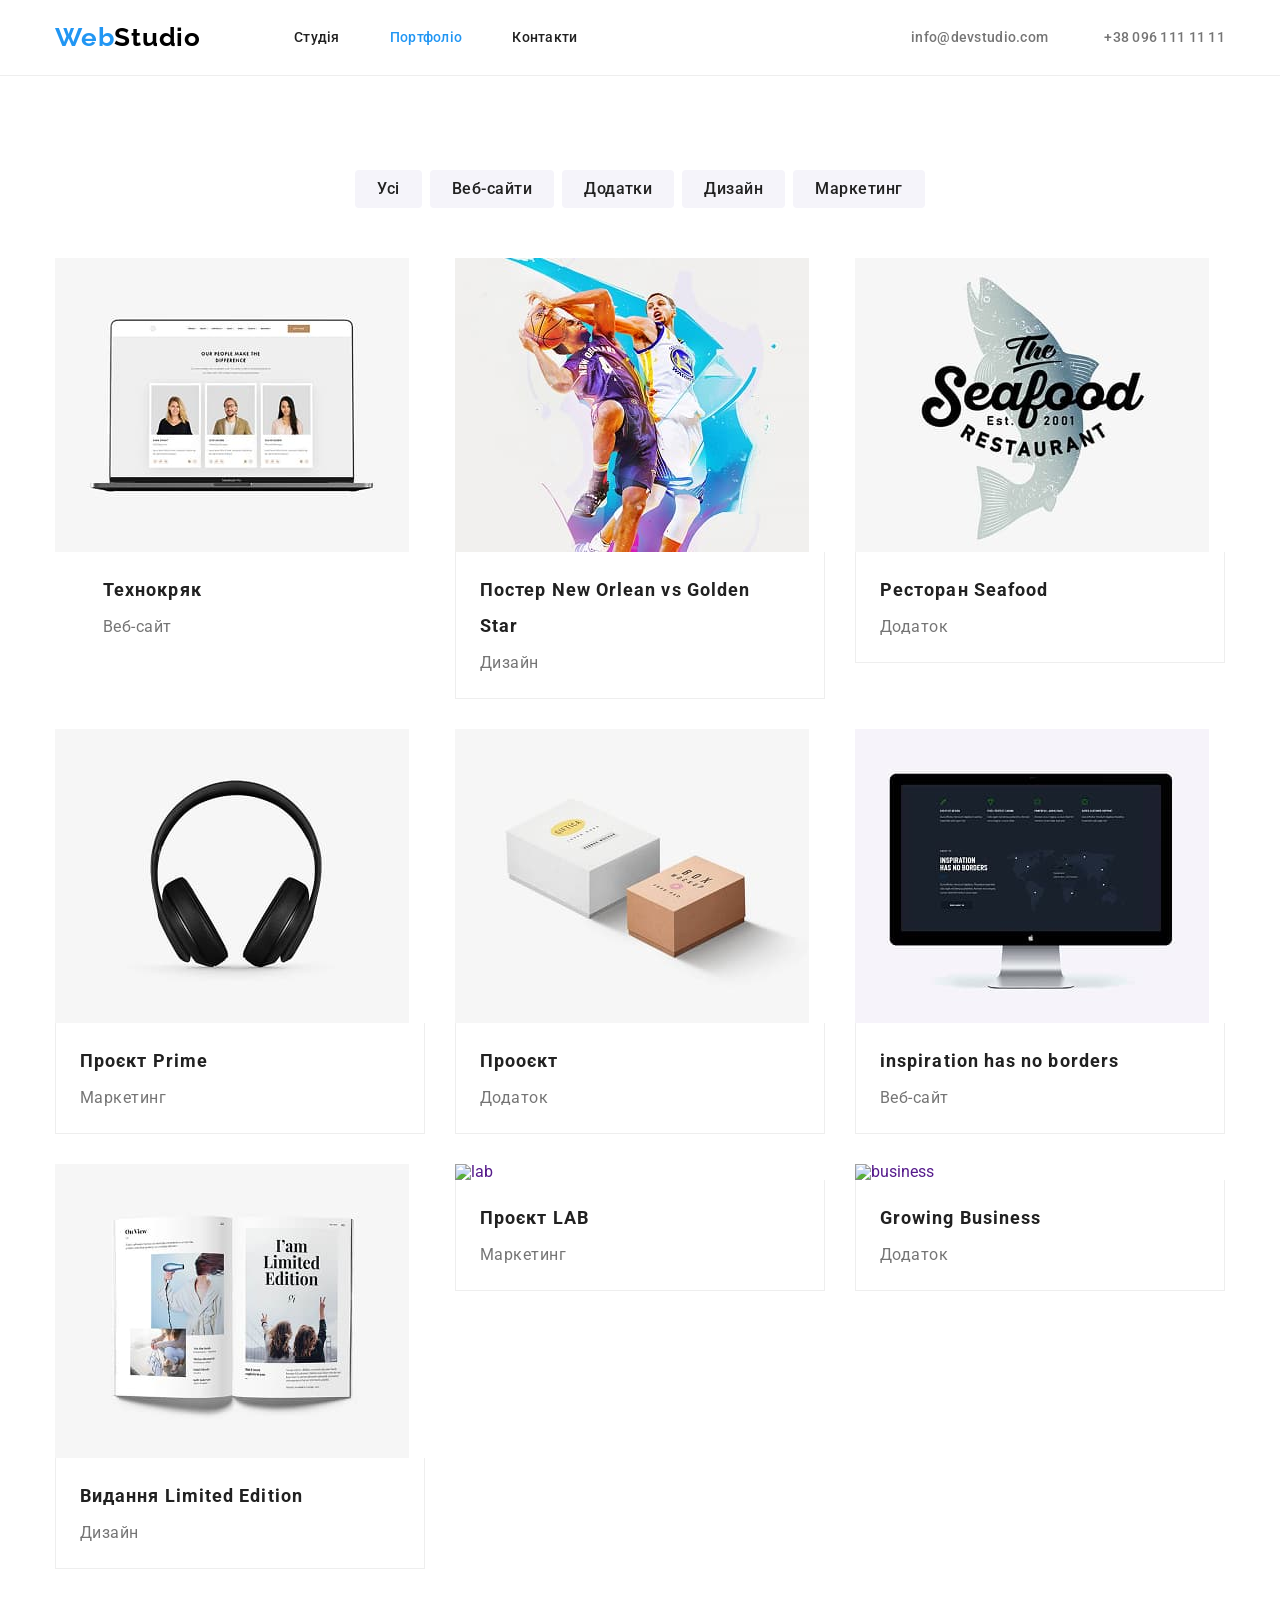
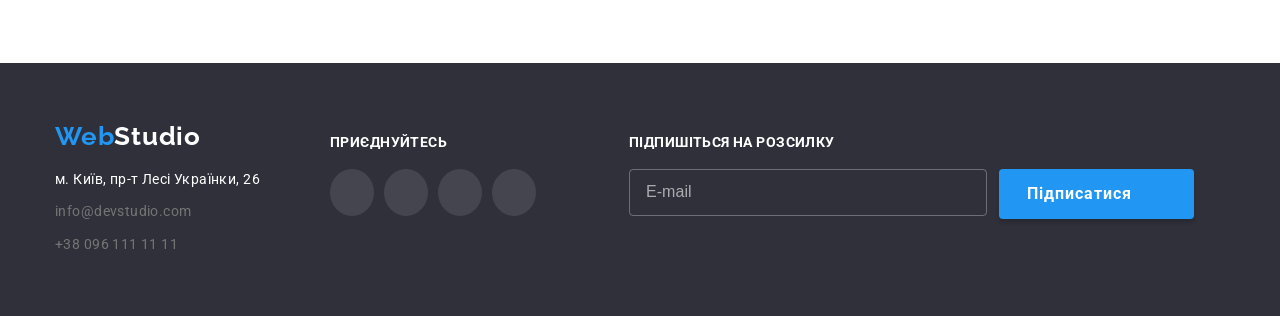
==== portfolio.html @ 2dbe470f "responsive imgs" ====
<!DOCTYPE html>
<html lang="en">

<head>
  <meta charset="UTF-8" />
  <meta name="viewport" content="width=device-width, initial-scale=1.0" />
  <title>Portfolio</title>
  <link href="./css/main.css" rel="stylesheet" />
  <link href="https://fonts.googleapis.com/css2?family=Roboto:ital,wght@0,100..900;1,100..900&display=swap"
    rel="stylesheet" />
  <link href="https://fonts.googleapis.com/css2?family=Raleway:ital,wght@0,100..900;1,100..900&display=swap"
    rel="stylesheet" />
  <link href="https://unpkg.com/aos@2.3.1/dist/aos.css" rel="stylesheet">
</head>

<body>
  <header class="header">
    <div class="container header__container">
      <div class="header__wrapper">
        <a href="index.html" class="logo" data-aos="zoom-in-right">Web<span
            class="logo__span logo__span--header">Studio</span></a>
        <nav class="header__nav" data-aos="zoom-in-down">
          <ul class="header__nav-list">
            <li class="header__nav-item">
              <a href="index.html" class="header__nav-link animation">Студія</a>
            </li>
            <li class="header__nav-item">
              <a href="portfolio.html"
                class="header__nav-link animation header__nav-link--portfolio-current">Портфоліо</a>
            </li>
            <li class="header__nav-item">
              <a href="" class="header__nav-link animation">Контакти</a>
            </li>
          </ul>
        </nav>
      </div>
      <ul class="header__list" data-aos="zoom-in-left">
        <li class="header__item">
          <a href="mailto:@devstudio.com" class="header__link animation"><svg class="header__icon">
              <use href="./images/symbol-defs.svg#icon-gmail"></use>
            </svg>info@devstudio.com</a>
        </li>
        <li class="header__item">
          <a href="tel:+380961111111" class="header__link animation"><svg class="header__icon">
              <use href="./images/symbol-defs.svg#icon-smartphone"></use>
            </svg>+38 096 111 11 11</a>
        </li>
      </ul>
    </div>
  </header>
  <!-- !H E A D E R  E N D -->
  <main class="main">
    <section class="control">
      <div class="container">
        <ul class="control__list" data-aos="zoom-in-up">
          <li class="control__item">
            <button type="button" class="control__button animation">Усі</button>
          </li>
          <li class="control__item">
            <button type="button" class="control__button animation">Веб-сайти</button>
          </li>
          <li class="control__item">
            <button type="button" class="control__button animation">Додатки</button>
          </li>
          <li class="control__item">
            <button type="button" class="control__button animation">Дизайн</button>
          </li>
          <li class="control__item">
            <button type="button" class="control__button animation">Маркетинг</button>
          </li>
        </ul>
      </div>
    </section>
    <section class="advertisements">
      <div class="container advertisements__container">
        <ul class="advertisements__list">
          <li class="advertisements__item  animation" data-aos="fade-up" data-aos-duration="3000">
            <a href="" class="advertisements__link">
              <div class="advertisements-overlay__wrapper">
                <div class="advertisements__overlay animation">
                  <p class="advertisements__desc">Ресурс пропонує комплексні пропозиції
                    з різним рівнем
                    функціоналу та сервісів. Все це дозволить
                    відвідувачу отримати вичерпні відомості про
                    компанію чи приватну особу.</p>
                </div>
              </div>
              <source>
              <img
                  srcset="./images/portfolio-page/technokryak@1x.jpg, ./images/portfolio-page/technokryak@2x.jpg"
                  src="./images/portfolio-page/technokryak.jpg"
                  alt="technokryak"
                  class="advertisements__image"
                />
              </sourse>
              <div class="advertisements__item-container">
                <h3 class="advertisements__title">Технокряк</h3>
                <p class="advertisements__subtitle">Веб-сайт</p>
              </div>
            </a>
          </li>
          <li class="advertisements__item animation" data-aos="fade-up" data-aos-duration="3000">
            <a href="" class="advertisements__link">
              <div class="advertisements-overlay__wrapper">
                <div class="advertisements__overlay animation">
                  <p class="advertisements__desc">Ресурс пропонує комплексні пропозиції
                    з різним рівнем
                    функціоналу та сервісів. Все це дозволить
                    відвідувачу отримати вичерпні відомості про
                    компанію чи приватну особу.</p>
                </div>
              </div>
            </a>
            <img srcset="./images/portfolio-page/basketball@1x.jpg, ./images/portfolio-page/basketball@2x.jpg"
              src="./images/portfolio-page/basketball.jpg" alt="постер" class="advertisements__image" />
            <div class="advertisements-item__container">
              <h3 class="advertisements__title">
                Постер New Orlean vs Golden Star
              </h3>
              <p class="advertisements__subtitle">Дизайн</p>
            </div>
            </a>
          </li>
          <li class="advertisements__item animation" data-aos="fade-up" data-aos-duration="3000">
            <a href="" class="advertisements__link">
              <div class="advertisements-overlay__wrapper">
                <div class="advertisements__overlay animation">
                  <p class="advertisements__desc">Ресурс пропонує комплексні пропозиції
                    з різним рівнем
                    функціоналу та сервісів. Все це дозволить
                    відвідувачу отримати вичерпні відомості про
                    компанію чи приватну особу.</p>
                </div>
              </div>
              <img srcset="./images/portfolio-page/seafood@1x.jpg, ./images/portfolio-page/seafood@2x.jpg"
                src="./images/portfolio-page/seafood.jpg" alt="seafood" class="advertisements__image" />
              <div class="advertisements-item__container">
                <h3 class="advertisements__title">Ресторан Seafood</h3>
                <p class="advertisements__subtitle">Додаток</p>
              </div>
            </a>
          </li>
          <li class="advertisements__item animation" data-aos="fade-up" data-aos-duration="3000">
            <a href="" class="advertisements__link">
              <div class="advertisements-overlay__wrapper">
                <div class="advertisements__overlay animation">
                  <p class="advertisements__desc">Ресурс пропонує комплексні пропозиції
                    з різним рівнем
                    функціоналу та сервісів. Все це дозволить
                    відвідувачу отримати вичерпні відомості про
                    компанію чи приватну особу.</p>
                </div>
              </div>
              <img srcset="./images/portfolio-page/prime@1x.jpg, ./images/portfolio-page/prime@2x.jpg"
                src="./images/portfolio-page/prime.jpg" alt="prime" class="advertisements__image" />
              <div class="advertisements-item__container">
                <h3 class="advertisements__title">Проєкт Prime</h3>
                <p class="advertisements__subtitle">Маркетинг</p>
              </div>
            </a>
          </li>
          <li class="advertisements__item animation" data-aos="fade-up" data-aos-duration="3000">
            <a href="" class="advertisements__link">
              <div class="advertisements-overlay__wrapper">
                <div class="advertisements__overlay animation">
                  <p class="advertisements__desc">Ресурс пропонує комплексні пропозиції
                    з різним рівнем
                    функціоналу та сервісів. Все це дозволить
                    відвідувачу отримати вичерпні відомості про
                    компанію чи приватну особу.</p>
                </div>
              </div>
              <img srcset="./images/portfolio-page/boxes@1x.jpg, ./images/portfolio-page/boxes@2x.jpg"
                src="./images/portfolio-page/boxes.jpg" alt="boxes" class="advertisements__image" />
              <div class="advertisements-item__container">
                <h3 class="advertisements__title">Прооєкт</h3>
                <p class="advertisements__subtitle">Додаток</p>
              </div>
            </a>
          </li>
          <li class="advertisements__item animation" data-aos="fade-up" data-aos-duration="3000">
            <a href="" class="advertisements__link">
              <div class="advertisements-overlay__wrapper">
                <div class="advertisements__overlay animation">
                  <p class="advertisements__desc">Ресурс пропонує комплексні пропозиції
                    з різним рівнем
                    функціоналу та сервісів. Все це дозволить
                    відвідувачу отримати вичерпні відомості про
                    компанію чи приватну особу.</p>
                </div>
              </div>
              <img
                srcset="./images/portfolio-page/inspiration-has-no-borders@1x.jpg, ./images/portfolio-page/inspiration-has-no-borders@2x.jpg"
                src="./images/portfolio-page/inspiration-has-no-borders.jpg" alt="inspiration"
                class="advertisements__image" />
              <div class="advertisements-item__container">
                <h3 class="advertisements__title">inspiration has no borders</h3>
                <p class="advertisements__subtitle">Веб-сайт</p>
              </div>
            </a>
          </li>
          <li class="advertisements__item animation" data-aos="fade-up" data-aos-duration="3000">
            <a href="" class="advertisements__link">
              <div class="advertisements-overlay__wrapper">
                <div class="advertisements__overlay animation">
                  <p class="advertisements__desc">Ресурс пропонує комплексні пропозиції
                    з різним рівнем
                    функціоналу та сервісів. Все це дозволить
                    відвідувачу отримати вичерпні відомості про
                    компанію чи приватну особу.</p>
                </div>
              </div>
              <img
                srcset="./images/portfolio-page/limited-edition@1x.jpg, ./images/portfolio-page/limited-edition@2x.jpg"
                src="./images/portfolio-page/limited-edition.jpg" alt="design" class="advertisements__image" />
              <div class="advertisements-item__container">
                <h3 class="advertisements__title">Видання Limited Edition</h3>
                <p class="advertisements__subtitle">Дизайн</p>
              </div>
            </a>
          </li>
          <li class="advertisements__item animation" data-aos="fade-up" data-aos-duration="3000">
            <a href="" class="advertisements__link">
              <div class="advertisements-overlay__wrapper">
                <div class="advertisements__overlay animation">
                  <p class="advertisements__desc">Ресурс пропонує комплексні пропозиції
                    з різним рівнем
                    функціоналу та сервісів. Все це дозволить
                    відвідувачу отримати вичерпні відомості про
                    компанію чи приватну особу.</p>
                </div>
              </div>
              <img src="./images/portfolio-page/lab.jpg" alt="lab" class="advertisements__image" />
              <div class="advertisements-item__container">
                <h3 class="advertisements__title">Проєкт LAB</h3>
                <p class="advertisements__subtitle">Маркетинг</p>
              </div>
            </a>
          </li>
          <li class="advertisements__item animation" data-aos="fade-up" data-aos-duration="3000">
            <a href="" class="advertisements__link">
              <div class="advertisements-overlay__wrapper">
                <div class="advertisements__overlay animation">
                  <p class="advertisements__desc">Ресурс пропонує комплексні пропозиції
                    з різним рівнем
                    функціоналу та сервісів. Все це дозволить
                    відвідувачу отримати вичерпні відомості про
                    компанію чи приватну особу.</p>
                </div>
              </div>
              <img src="./images/portfolio-page/growing-business.jpg" alt="business" class="advertisements__image" />
              <div class="advertisements-item__container">
                <h3 class="advertisements__title">Growing Business</h3>
                <p class="advertisements__subtitle">Додаток</p>
              </div>
            </a>
          </li>
        </ul>
      </div>
    </section>
  </main>

  <footer class="footer">
    <div class="container footer__container" data-aos="zoom-in">
      <div class="footer__wrapper-left">
        <div class="footer__address-wrapper">
          <a href="index.html" class="logo">Web<span class="logo__span logo__span--footer">Studio</span></a>
          <!-- !Дані, адреса -->
          <address class="footer__address">
            <ul class="footer__address-list">
              <li class="footer__address-item">м. Київ, пр-т Лесі Українки, 26</li>
              <li class="footer__address-item">
                <a href="mailto:@devstudio.com" class="footer__address-link">info@devstudio.com</a>
              </li>
              <li class="footer__address-item">
                <a href="tel:+380961111111" class="footer__address-link">+38 096 111 11 11</a>
              </li>
            </ul>
          </address>
        </div>
        <div class="footer__wrapper">
          <h3 class="footer__list-title">ПРИЄДНУЙТЕСЬ</h3>
          <ul class="footer__list">
            <li class="footer__list-item"><a href="" class="footer__list-link animation"><svg class="footer__list-icon">
                  <use href="./images/symbol-defs.svg#icon-instagram"></use>
                </svg></a></li>
            <li class="footer__list-item"><a href="" class="footer__list-link animation"><svg class="footer__list-icon">
                  <use href="./images/symbol-defs.svg#icon-twitter"></use>
                </svg></a></li>
            <li class="footer__list-item"><a href="" class="footer__list-link animation"><svg class="footer__list-icon">
                  <use href="./images/symbol-defs.svg#icon-facebook"></use>
                </svg></a></li>
            <li class="footer__list-item"><a href="" class="footer__list-link animation"><svg class="footer__list-icon">
                  <use href="./images/symbol-defs.svg#icon-linkedin"></use>
                </svg></a></li>
          </ul>
        </div>
      </div>
      <div class="footer__form-wrapper">
        <h3 class="footer__form-title">Підпишіться на розсилку</h3>
        <form class="footer__form">
          <label class="footer__form-label">
            <input type="email" class="footer__form-input" placeholder="E-mail">
          </label>
          <button type="submit" class="footer__form-button">Підписатися <svg class="footer__form-icon">
              <use href="./images/symbol-defs.svg#icon-send"></use>
            </svg></button>
        </form>
      </div>
    </div>
  </footer>
  <script src="https://unpkg.com/aos@2.3.1/dist/aos.js"></script>
  <script>
    AOS.init();
  </script>
</body>

</html>
---- css/main.css ----
@import url("https://fonts.googleapis.com/css2?family=Raleway:ital,wght@0,100..900;1,100..900&family=Roboto:ital,wght@0,100..900;1,100..900&display=swap");
@import url("https://fonts.googleapis.com/css2?family=Roboto:ital,wght@0,100..900;1,100..900&display=swap");
.footer__list-title, .benefits__title, .modal__title, .title {
  text-align: center;
  color: rgb(33, 33, 33);
  font-size: 36px;
  letter-spacing: 0.03em;
  font-weight: 700;
  padding-bottom: 50px;
}

@media (max-width: 768px) {
  .footer__list-title, .benefits__title, .modal__title, .title {
    font-size: 28px;
    padding-bottom: 30px;
  }
}
/* http://meyerweb.com/eric/tools/css/reset/ 
   v2.0 | 20110126
   License: none (public domain)
*/
html,
body,
div,
span,
applet,
object,
iframe,
h1,
h2,
h3,
h4,
h5,
h6,
p,
blockquote,
pre,
a,
abbr,
acronym,
address,
big,
cite,
code,
del,
dfn,
em,
img,
ins,
kbd,
q,
s,
samp,
small,
strike,
strong,
sub,
sup,
tt,
var,
b,
u,
i,
center,
dl,
dt,
dd,
ol,
ul,
li,
fieldset,
form,
label,
legend,
table,
caption,
tbody,
tfoot,
thead,
tr,
th,
td,
article,
aside,
canvas,
details,
embed,
figure,
figcaption,
footer,
header,
hgroup,
menu,
nav,
output,
ruby,
section,
summary,
time,
mark,
audio,
video {
  margin: 0;
  padding: 0;
  border: 0;
  font-size: 100%;
  font: inherit;
  vertical-align: baseline;
}

/* HTML5 display-role reset for older browsers */
article,
aside,
details,
figcaption,
figure,
footer,
header,
hgroup,
menu,
section {
  display: block;
}

body {
  line-height: 1;
}

ol,
ul {
  list-style: none;
}

blockquote,
q {
  quotes: none;
}

blockquote:before,
blockquote:after,
q:before,
q:after {
  content: "";
  content: none;
}

table {
  border-collapse: collapse;
  border-spacing: 0;
}

button {
  cursor: pointer;
}

a {
  text-decoration: none;
}

button {
  font-family: inherit;
}

img {
  display: block;
  max-width: 100%;
  height: auto;
}

* {
  -webkit-box-sizing: border-box;
          box-sizing: border-box;
}

body {
  font-family: "Roboto", sans-serif;
  background-color: rgb(255, 255, 255);
}

a {
  text-decoration: none;
}

ul {
  list-style: none;
}

.animation {
  -webkit-transition-property: color, background-color, fill, opacity, -webkit-box-shadow;
  transition-property: color, background-color, fill, opacity, -webkit-box-shadow;
  transition-property: color, background-color, fill, box-shadow, opacity;
  transition-property: color, background-color, fill, box-shadow, opacity, -webkit-box-shadow;
  -webkit-transition-timing-function: cubic-bezier(0.4, 0, 0.2, 1);
          transition-timing-function: cubic-bezier(0.4, 0, 0.2, 1);
  -webkit-transition-duration: 200ms;
          transition-duration: 200ms;
}

.container {
  max-width: 1170px;
  margin: 0 auto;
}

@media (max-width: 768px) {
  .container {
    max-width: 738px;
  }
}
@media (max-width: 480px) {
  .container {
    max-width: 450px;
  }
}
.logo {
  color: rgb(33, 150, 243);
  font-family: "Raleway", sans-serif;
  font-weight: 700;
  font-size: 26px;
  letter-spacing: 0.03em;
}

.logo__span {
  color: rgb(0, 0, 0);
}

.logo__span--footer {
  color: rgb(255, 255, 255);
}

@media (max-width: 768px) {
  .logo {
    font-size: 24px;
  }
}
.header {
  padding-top: 24px;
  padding-bottom: 25px;
  border-bottom: 1px solid;
  border-bottom-color: rgb(238, 238, 238);
}
.header .animation {
  -webkit-transition-duration: 300ms;
          transition-duration: 300ms;
}
.header__container {
  display: -webkit-box;
  display: -ms-flexbox;
  display: flex;
  -webkit-box-align: center;
      -ms-flex-align: center;
          align-items: center;
  -webkit-box-pack: justify;
      -ms-flex-pack: justify;
          justify-content: space-between;
}
.header__wrapper {
  display: -webkit-box;
  display: -ms-flexbox;
  display: flex;
  -webkit-box-align: center;
      -ms-flex-align: center;
          align-items: center;
  gap: 93px;
}
.header__nav-list {
  display: -webkit-box;
  display: -ms-flexbox;
  display: flex;
  gap: 50px;
}
.header__nav-link {
  color: rgb(33, 33, 33);
  font-size: 14px;
  font-weight: 500;
  letter-spacing: 0.02em;
}
.header__nav-link:hover {
  color: rgb(33, 150, 243);
}
.header__nav-link--current, .header__nav-link--portfolio-current {
  color: rgb(33, 150, 243);
  position: relative;
}
.header__nav-link--current:hover::after {
  content: "";
  position: absolute;
  display: inline-block;
  border-radius: 2px;
  top: 43px;
  background-color: rgb(33, 150, 243);
  width: 48px;
  height: 4px;
  left: 0;
}
.header__nav-link--portfolio-current:hover::after {
  content: "";
  position: absolute;
  display: inline-block;
  left: 0;
  border-radius: 2px;
  top: 43px;
  background-color: rgb(33, 150, 243);
  width: 78px;
  height: 4px;
}
.header__list {
  display: -webkit-box;
  display: -ms-flexbox;
  display: flex;
  gap: 30px;
}
.header__link {
  color: rgb(117, 117, 117);
  letter-spacing: 0.02em;
  font-weight: 500;
  font-size: 14px;
  display: -webkit-box;
  display: -ms-flexbox;
  display: flex;
  gap: 10px;
}
.header__link:hover {
  color: rgb(33, 150, 243);
}
.header__link:hover .header__icon {
  fill: rgb(33, 150, 243);
}
.header__icon {
  fill: rgb(117, 117, 117);
  width: 16px;
  height: 12px;
}
.header__icon:nth-child(2) {
  width: 10px;
  height: 16px;
}
.header__info-list {
  display: none;
}
.header__sm-list {
  display: none;
}
.header__burger-label {
  display: none;
}
.header__burger-input {
  display: none;
}

@media (max-width: 768px) {
  .header {
    padding-top: 21px;
    padding-bottom: 21px;
  }
  .header__wrapper {
    gap: 87px;
  }
  .header__container {
    gap: 96px;
  }
  .header__list {
    -webkit-box-orient: vertical;
    -webkit-box-direction: normal;
        -ms-flex-direction: column;
            flex-direction: column;
    gap: 10px;
  }
  .header__link {
    font-size: 12px;
  }
  .header__icon {
    fill: rgb(117, 117, 117);
    width: 14px;
    height: 10px;
  }
  .header__icon:nth-child(2) {
    width: 10px;
    height: 14px;
  }
}
@media (max-width: 480px) {
  .header {
    padding-top: 10px;
    padding-bottom: 10px;
  }
  .header__nav-list {
    display: none;
  }
  .header__list {
    display: none;
  }
  .header input {
    display: none;
  }
  .header label {
    display: block;
    width: 30px;
    margin-left: auto;
    top: 15px;
    position: relative;
    height: 100vh;
  }
  .header label:hover {
    cursor: pointer;
  }
  .header label span {
    display: block;
    width: 25px;
    height: 2px;
    background-color: rgb(0, 0, 0);
    position: absolute;
    right: 0;
    -webkit-transition: 0.5s;
    transition: 0.5s;
  }
  .header label span::before {
    content: "";
    display: block;
    width: 25px;
    height: 2px;
    background: rgb(0, 0, 0);
    position: absolute;
    right: 0;
    -webkit-transition: 0.3s;
    transition: 0.3s;
    top: -8px;
  }
  .header label span::after {
    content: "";
    display: block;
    width: 25px;
    height: 2px;
    background: rgb(0, 0, 0);
    position: absolute;
    right: 0;
    -webkit-transition: 0.3s;
    transition: 0.3s;
    top: 8px;
  }
  input[type=checkbox]:checked ~ .header__nav-list {
    display: -webkit-box;
    display: -ms-flexbox;
    display: flex;
    -webkit-box-orient: vertical;
    -webkit-box-direction: normal;
        -ms-flex-direction: column;
            flex-direction: column;
    -webkit-box-pack: center;
        -ms-flex-pack: center;
            justify-content: center;
  }
  .header input[type=checkbox]:checked ~ label span {
    -webkit-transform: rotate(-45deg);
            transform: rotate(-45deg);
  }
  .header input[type=checkbox]:checked ~ label span::before {
    top: 0;
    -webkit-transform: rotate(0);
            transform: rotate(0);
  }
  .header input[type=checkbox]:checked ~ label span::after {
    top: 0;
    -webkit-transform: rotate(90deg);
            transform: rotate(90deg);
  }
  input[type=checkbox]:checked ~ .header__list {
    display: block;
  }
  input[type=checkbox]:checked ~ .header__sm-list {
    display: block;
  }
}
.hero {
  background: -webkit-gradient(linear, left top, right top, from(rgba(47, 48, 58, 0.4)), to(rgba(47, 48, 58, 0.4))), url(../images/main-page/hero-bg.jpg) center/cover no-repeat;
  background: linear-gradient(to right, rgba(47, 48, 58, 0.4), rgba(47, 48, 58, 0.4)), url(../images/main-page/hero-bg.jpg) center/cover no-repeat;
  padding-block: 200px;
}
@media (min-device-pixel-ratio: 1), (-webkit-min-device-pixel-ratio: 2), (min-resolution: 192dpi), (min-resolution: 2dppx) {
  .hero .hero {
    background-image: url(../images/main-page/hero-bg@1x.jpg);
  }
}
.hero__container {
  text-align: center;
}
.hero__button {
  padding: 10px 32px;
  background-color: rgb(33, 150, 243);
  color: rgb(255, 255, 255);
  border-width: 0;
  border-radius: 4px;
  font-weight: 700;
  letter-spacing: 0.06em;
  line-height: 30px;
  font-size: 16px;
  -webkit-box-shadow: 0 4px 4px 0 rgba(0, 0, 0, 0.15);
          box-shadow: 0 4px 4px 0 rgba(0, 0, 0, 0.15);
  font-family: "Roboto", sans-serif;
}
.hero__title {
  font-size: 44px;
  font-weight: 900;
  line-height: 60px;
  letter-spacing: 0.06em;
  text-transform: uppercase;
  color: rgb(255, 255, 255);
  padding-bottom: 30px;
}

@media (max-width: 768px) {
  .hero {
    padding-top: 118px;
    padding-bottom: 118px;
  }
  .hero__title {
    font-size: 26px;
    line-height: 42px;
  }
  .hero__button {
    padding: 10px 24px;
  }
}
@media (max-width: 768px) {
  .hero {
    background-image: url(../images/main-page/hero-bg@1x.jpg);
  }
}
@media (max-width: 768px) and (min-device-pixel-ratio: 1), (max-width: 768px) and (-webkit-min-device-pixel-ratio: 2), (max-width: 768px) and (min-resolution: 192dpi), (max-width: 768px) and (min-resolution: 2dppx) {
  .hero {
    background-image: url(../images/main-page/hero-bg@2x.jpg);
    background-position: center;
    background-repeat: no-repeat;
    background-size: cover;
  }
}
@media (max-width: 480px) {
  .hero {
    background-image: url(../images/main-page/hero-bg@2x.jpg);
  }
}
@media (max-width: 480px) and (min-device-pixel-ratio: 2), (max-width: 480px) and (-webkit-min-device-pixel-ratio: 2), (max-width: 480px) and (min-resolution: 192dpi), (max-width: 480px) and (min-resolution: 2dppx) {
  .hero {
    background-image: url(../images/main-page/hero-bg@2x.jpg);
    background-position: center;
    background-repeat: no-repeat;
    background-size: cover;
  }
}
.backdrop {
  position: fixed;
  top: 0;
  left: 0;
  width: 100%;
  height: 100%;
  background-color: rgba(0, 0, 0, 0.2);
  opacity: 1;
  -webkit-transition: opacity 2.5s cubic-bezier(0.4, 0, 0.2, 1);
  transition: opacity 2.5s cubic-bezier(0.4, 0, 0.2, 1);
}

.backdrop.is-hidden {
  opacity: 0;
  pointer-events: none;
}

.no-scroll {
  overflow: hidden;
}

.modal {
  position: absolute;
  top: 50%;
  left: 50%;
  width: 528px;
  height: 581px;
  padding: 40px;
  background-color: rgb(255, 255, 255);
  -webkit-transform: translate(-50%, -50%) scale(1);
          transform: translate(-50%, -50%) scale(1);
  -webkit-box-shadow: 0 2px 1px 0 rgba(0, 0, 0, 0.2), 0 1px 1px 0 rgba(0, 0, 0, 0.14);
          box-shadow: 0 2px 1px 0 rgba(0, 0, 0, 0.2), 0 1px 1px 0 rgba(0, 0, 0, 0.14);
  border-radius: 16px;
}
.modal__close-btn {
  position: absolute;
  bottom: 543px;
  left: 490px;
  background-color: rgba(0, 0, 0, 0);
  padding: 6px;
  border-radius: 100%;
  border: 1px solid;
  border-color: rgba(0, 0, 0, 0.1);
}
.modal__title {
  font-size: 20px;
  padding-bottom: 12px;
  position: relative;
  line-height: 30px;
}
.modal__form {
  padding-bottom: 20px;
  display: -webkit-box;
  display: -ms-flexbox;
  display: flex;
  -webkit-box-orient: vertical;
  -webkit-box-direction: normal;
      -ms-flex-direction: column;
          flex-direction: column;
  gap: 10px;
}
.modal__label {
  display: -webkit-box;
  display: -ms-flexbox;
  display: flex;
  -webkit-box-orient: vertical;
  -webkit-box-direction: normal;
      -ms-flex-direction: column;
          flex-direction: column;
  gap: 4px;
  color: rgb(117, 117, 117);
  text-align: left;
  font-size: 12px;
  letter-spacing: 0.01em;
}
.modal__input {
  position: relative;
  border: 1px solid;
  border-color: rgba(33, 33, 33, 0.2);
  border-radius: 4px;
  height: 40px;
  padding-left: 10px;
}
.modal__input:hover {
  border-color: rgb(33, 150, 243);
}
.modal__textarea {
  border: 1px solid;
  border-color: rgba(33, 33, 33, 0.2);
  border-radius: 4px;
  padding: 12px 16px;
  width: 448px;
  height: 120px;
  resize: none;
}
.modal__textarea::-webkit-input-placeholder {
  color: rgba(117, 117, 117, 0.5);
  letter-spacing: 0.01em;
  font-size: 12px;
}
.modal__textarea::-moz-placeholder {
  color: rgba(117, 117, 117, 0.5);
  letter-spacing: 0.01em;
  font-size: 12px;
}
.modal__textarea:-ms-input-placeholder {
  color: rgba(117, 117, 117, 0.5);
  letter-spacing: 0.01em;
  font-size: 12px;
}
.modal__textarea::-ms-input-placeholder {
  color: rgba(117, 117, 117, 0.5);
  letter-spacing: 0.01em;
  font-size: 12px;
}
.modal__textarea::placeholder {
  color: rgba(117, 117, 117, 0.5);
  letter-spacing: 0.01em;
  font-size: 12px;
}
.modal__wrapper {
  display: -webkit-box;
  display: -ms-flexbox;
  display: flex;
  gap: 7px;
  -webkit-box-pack: center;
      -ms-flex-pack: center;
          justify-content: center;
}
.modal__checkbox {
  border: 2px solid;
  border-color: rgb(33, 33, 33);
  padding: 4px 2px 3px 3px;
  background-color: rgb(33, 150, 243);
}
.modal__desc {
  font-size: 14px;
  line-height: 23px;
  color: rgb(117, 117, 117);
}
.modal__link {
  color: rgb(33, 150, 243);
  text-decoration: underline;
}
.modal__btn {
  margin-top: 30px;
  background-color: rgb(33, 150, 243);
  border-radius: 4px;
  border: 0;
  padding: 10px 52px;
  color: rgb(255, 255, 255);
  font-size: 16px;
  line-height: 30px;
  letter-spacing: 0.06em;
  font-weight: 700;
  -webkit-box-shadow: 0 4px 4px 0 rgba(0, 0, 0, 0.15);
          box-shadow: 0 4px 4px 0 rgba(0, 0, 0, 0.15);
  font-family: "Roboto", sans-serif;
}

.is-hidden .modal {
  -webkit-transform: translate(-50%, -50%) scale(0);
          transform: translate(-50%, -50%) scale(0);
  -webkit-transition: opacity 250ms ease, -webkit-transform 250ms cubic-bezier(0.68, -0.55, 0.27, 1.55);
  transition: opacity 250ms ease, -webkit-transform 250ms cubic-bezier(0.68, -0.55, 0.27, 1.55);
  transition: transform 250ms cubic-bezier(0.68, -0.55, 0.27, 1.55), opacity 250ms ease;
  transition: transform 250ms cubic-bezier(0.68, -0.55, 0.27, 1.55), opacity 250ms ease, -webkit-transform 250ms cubic-bezier(0.68, -0.55, 0.27, 1.55);
}

@media (max-width: 768px) {
  .modal {
    max-width: 450px;
    max-height: 609px;
  }
  .modal__close-btn {
    bottom: 571px;
    left: 412px;
  }
  .modal__desc {
    font-size: 12px;
  }
  .modal__textarea {
    max-width: 370px;
  }
  .modal__textarea::-webkit-input-placeholder {
    font-size: 14px;
  }
  .modal__textarea::-moz-placeholder {
    font-size: 14px;
  }
  .modal__textarea:-ms-input-placeholder {
    font-size: 14px;
  }
  .modal__textarea::-ms-input-placeholder {
    font-size: 14px;
  }
  .modal__textarea::placeholder {
    font-size: 14px;
  }
}
.benefits {
  padding-top: 94px;
  padding-bottom: 94px;
}
.benefits__container {
  display: -webkit-box;
  display: -ms-flexbox;
  display: flex;
}
.benefits__list {
  display: -webkit-box;
  display: -ms-flexbox;
  display: flex;
  gap: 30px;
}
.benefits__title {
  font-size: 14px;
  text-transform: uppercase;
  text-align: left;
  padding-bottom: 10px;
}
.benefits__title::before {
  content: "";
  background-color: rgb(245, 244, 250);
  display: block;
  padding: 25px 100px;
  margin-bottom: 30px;
}
.benefits__title--antena::before {
  content: url(../images/main-page/antenna.jpg);
}
.benefits__title--astronaut::before {
  content: url(../images/main-page/astronaut.jpg);
}
.benefits__title--clock::before {
  content: url(../images/main-page/clock.jpg);
}
.benefits__title--diagram::before {
  content: url(../images/main-page/diagram.jpg);
}
.benefits__desc {
  color: rgb(117, 117, 117);
  font-weight: 400;
  letter-spacing: 0.03em;
  font-size: 14px;
  line-height: 24px;
  width: 270px;
}

@media (max-width: 768px) {
  .benefits {
    padding-top: 60px;
    padding-bottom: 60px;
  }
  .benefits__list {
    -ms-flex-wrap: wrap;
        flex-wrap: wrap;
    -webkit-box-pack: center;
        -ms-flex-pack: center;
            justify-content: center;
  }
  .benefits__title::before {
    padding: 25px 142px;
  }
  .benefits__desc {
    width: 354px;
  }
}
@media (max-width: 480px) {
  .benefits__desc {
    width: 100%;
  }
  .benefits__title {
    text-align: center;
  }
}
.doing {
  padding-bottom: 94px;
  background-color: rgb(255, 255, 255);
}
.doing__list {
  display: -webkit-box;
  display: -ms-flexbox;
  display: flex;
  gap: 30px;
}
.doing__item {
  position: relative;
}
.doing__overlay {
  background-color: rgba(47, 48, 58, 0.8);
  position: absolute;
  top: 224px;
  width: 370px;
  height: 70px;
  display: -webkit-box;
  display: -ms-flexbox;
  display: flex;
  -webkit-box-pack: center;
      -ms-flex-pack: center;
          justify-content: center;
  -webkit-box-align: center;
      -ms-flex-align: center;
          align-items: center;
}
.doing__desc {
  text-transform: uppercase;
  font-weight: 700;
  font-size: 14px;
  letter-spacing: 0.03em;
  color: rgb(255, 255, 255);
}
.doing__img {
  width: 370px;
  height: 294px;
}

@media (max-width: 768px) {
  .doing {
    display: none;
  }
}
.team {
  background-color: rgb(245, 244, 250);
  padding-bottom: 94px;
  padding-top: 94px;
}
.team__list {
  display: -webkit-box;
  display: -ms-flexbox;
  display: flex;
  gap: 30px;
}
.team__item {
  background-color: rgb(255, 255, 255);
  display: -webkit-box;
  display: -ms-flexbox;
  display: flex;
  -ms-flex-wrap: wrap;
      flex-wrap: wrap;
  text-align: center;
  -webkit-box-orient: vertical;
  -webkit-box-direction: normal;
      -ms-flex-direction: column;
          flex-direction: column;
  -webkit-box-shadow: 0 2px 1px 0 rgba(0, 0, 0, 0.2), 0 1px 1px 0 rgba(0, 0, 0, 0.14), 0 1px 3px 0 rgba(0, 0, 0, 0.12);
          box-shadow: 0 2px 1px 0 rgba(0, 0, 0, 0.2), 0 1px 1px 0 rgba(0, 0, 0, 0.14), 0 1px 3px 0 rgba(0, 0, 0, 0.12);
  border: 0;
  border-bottom-right-radius: 4px;
  border-bottom-left-radius: 4px;
}
.team__img {
  width: 270px;
  height: 260px;
}
.team__desc {
  color: rgb(117, 117, 117);
  font-weight: 400;
  letter-spacing: 0.03em;
  font-size: 16px;
  line-height: 1em;
  padding-bottom: 16px;
}
.team__title {
  color: rgb(117, 117, 117);
  font-weight: 400;
  letter-spacing: 0.03em;
  font-size: 16px;
  line-height: 1em;
  padding-top: 30px;
  padding-bottom: 10px;
  font-weight: 500;
  color: rgb(33, 33, 33);
}
.team__sm {
  padding-bottom: 30px;
  display: -webkit-box;
  display: -ms-flexbox;
  display: flex;
  gap: 10px;
  margin: 0 auto;
}
.team__sm-link {
  padding: 12px;
  border-radius: 100%;
  display: inline-block;
}
.team__sm-link:hover {
  background-color: rgb(33, 150, 243);
}
.team__sm-link:hover .team__sm-icon {
  fill: rgb(255, 255, 255);
}
.team__sm-icon {
  fill: rgb(175, 177, 184);
  width: 20px;
  height: 20px;
}

@media (max-width: 768px) {
  .team {
    padding-top: 60px;
    padding-bottom: 60px;
  }
  .team__list {
    -ms-flex-wrap: wrap;
        flex-wrap: wrap;
  }
  .team__img {
    max-width: 354px;
    max-height: 374px;
  }
}
@media (max-width: 480px) {
  .team__list {
    -webkit-box-pack: center;
        -ms-flex-pack: center;
            justify-content: center;
  }
  .team__item {
    max-width: 450px;
  }
}
.clients {
  padding-top: 94px;
  padding-bottom: 94px;
}
.clients__list {
  display: -webkit-box;
  display: -ms-flexbox;
  display: flex;
  gap: 30px;
  -webkit-box-pack: center;
      -ms-flex-pack: center;
          justify-content: center;
}
.clients__link {
  border: 1px solid;
  border-color: rgb(175, 177, 184);
  border-radius: 4px;
  padding: 16px 32px;
  display: block;
}
.clients__link:hover {
  border-color: rgb(33, 150, 243);
}
.clients__link:hover .clients__icon {
  fill: rgb(33, 150, 243);
}
.clients__icon {
  fill: rgb(175, 177, 184);
  width: 106px;
  height: 60px;
}

@media (max-width: 768px) {
  .clients {
    padding-top: 60px;
    padding-bottom: 60px;
  }
  .clients__list {
    -ms-flex-wrap: wrap;
        flex-wrap: wrap;
  }
  .clients__link {
    padding: 16px 60px;
    max-width: 226px;
  }
}
@media (max-width: 480px) {
  .clients__link {
    padding: 16px 52px;
    max-width: 210px;
  }
}
.footer {
  background-color: rgb(47, 48, 58);
  padding-top: 60px;
  padding-bottom: 60px;
}
.footer__wrapper-left {
  display: -webkit-box;
  display: -ms-flexbox;
  display: flex;
  gap: 70px;
}
.footer__container {
  display: -webkit-box;
  display: -ms-flexbox;
  display: flex;
  gap: 93px;
}
.footer__address {
  padding-top: 20px;
}
.footer__address-list {
  display: -webkit-box;
  display: -ms-flexbox;
  display: flex;
  -webkit-box-orient: vertical;
  -webkit-box-direction: normal;
      -ms-flex-direction: column;
          flex-direction: column;
  text-decoration: none;
  gap: 9px;
}
.footer__address-item {
  color: rgb(255, 255, 255);
  font-size: 14px;
  font-weight: 400;
  line-height: 21px;
  letter-spacing: 0.03em;
}
.footer__address-link {
  color: rgb(117, 117, 117);
  font-weight: 400;
  letter-spacing: 0.03em;
  font-size: 14px;
  line-height: 24px;
}
.footer__wrapper {
  padding-top: 12px;
}
.footer__list {
  display: -webkit-box;
  display: -ms-flexbox;
  display: flex;
  gap: 10px;
}
.footer__list-link {
  padding: 12px;
  background-color: rgba(255, 255, 255, 0.1);
  border-radius: 100%;
  display: block;
}
.footer__list-link:hover {
  background-color: rgb(33, 150, 243);
}
.footer__list-link:hover .footer__list-icon {
  fill: rgb(255, 255, 255);
}
.footer__list-icon {
  fill: rgb(255, 255, 255);
  height: 20px;
  width: 20px;
}
.footer__list-title {
  font-size: 14px;
  padding-bottom: 20px;
  color: rgb(255, 255, 255);
  text-align: left;
}
.footer__form {
  display: -webkit-box;
  display: -ms-flexbox;
  display: flex;
  gap: 12px;
}
.footer__form-wrapper {
  padding-top: 12px;
}
.footer__form-title {
  padding-bottom: 20px;
  color: rgb(255, 255, 255);
  font-size: 14px;
  text-transform: uppercase;
  letter-spacing: 0.03em;
  font-weight: 700;
}
.footer__form-input {
  border: 1px solid;
  border-radius: 4px;
  border-color: rgba(255, 255, 255, 0.3);
  padding: 15px 16px;
  background-color: transparent;
  width: 358px;
}
.footer__form-input::-webkit-input-placeholder {
  color: rgba(255, 255, 255, 0.6);
  font-size: 16px;
  line-height: 20px;
  letter-spacing: 0.03px;
}
.footer__form-input::-moz-placeholder {
  color: rgba(255, 255, 255, 0.6);
  font-size: 16px;
  line-height: 20px;
  letter-spacing: 0.03px;
}
.footer__form-input:-ms-input-placeholder {
  color: rgba(255, 255, 255, 0.6);
  font-size: 16px;
  line-height: 20px;
  letter-spacing: 0.03px;
}
.footer__form-input::-ms-input-placeholder {
  color: rgba(255, 255, 255, 0.6);
  font-size: 16px;
  line-height: 20px;
  letter-spacing: 0.03px;
}
.footer__form-input::placeholder {
  color: rgba(255, 255, 255, 0.6);
  font-size: 16px;
  line-height: 20px;
  letter-spacing: 0.03px;
}
.footer__form-button {
  background-color: rgb(33, 150, 243);
  border: 0;
  border-radius: 4px;
  color: rgb(255, 255, 255);
  line-height: 30px;
  font-size: 16px;
  letter-spacing: 0.06em;
  -webkit-box-shadow: 0 4px 4px 0 rgba(0, 0, 0, 0.15);
          box-shadow: 0 4px 4px 0 rgba(0, 0, 0, 0.15);
  padding: 10px 28px;
  font-weight: 700;
  display: -webkit-box;
  display: -ms-flexbox;
  display: flex;
  gap: 10px;
  -webkit-box-align: center;
      -ms-flex-align: center;
          align-items: center;
  font-family: "Roboto", sans-serif;
}
.footer__form-icon {
  fill: rgb(255, 255, 255);
  width: 24px;
  height: 24px;
}

@media (max-width: 768px) {
  .footer__address-wrapper {
    text-align: center;
  }
  .footer__container {
    -webkit-box-orient: vertical;
    -webkit-box-direction: normal;
        -ms-flex-direction: column;
            flex-direction: column;
    gap: 60px;
    -webkit-box-pack: center;
        -ms-flex-pack: center;
            justify-content: center;
  }
  .footer__wrapper-left {
    -ms-flex-pack: distribute;
        justify-content: space-around;
  }
  .footer__list-title {
    text-align: center;
  }
  .footer__form {
    display: inline-block;
  }
  .footer__form-wrapper {
    margin: 0 auto;
  }
  .footer__form-title {
    text-align: center;
  }
  .footer__form-input {
    width: 450px;
    margin-bottom: 20px;
  }
  .footer__form-button {
    margin: 0 auto;
  }
}
@media (max-width: 480px) {
  .footer__wrapper-left {
    -webkit-box-orient: vertical;
    -webkit-box-direction: normal;
        -ms-flex-direction: column;
            flex-direction: column;
    gap: 60px;
  }
  .footer__list {
    -webkit-box-pack: center;
        -ms-flex-pack: center;
            justify-content: center;
  }
}
.control {
  padding-top: 94px;
  padding-bottom: 50px;
}
.control__list {
  display: -webkit-box;
  display: -ms-flexbox;
  display: flex;
  -webkit-box-pack: center;
      -ms-flex-pack: center;
          justify-content: center;
  gap: 8px;
}
.control__button {
  background-color: rgb(245, 244, 250);
  color: rgb(33, 33, 33);
  font-size: 16px;
  font-weight: 500;
  line-height: 26px;
  letter-spacing: 0.03em;
  border-width: 0;
  border-radius: 4px;
  padding: 6px 22px;
  text-align: center;
  font-family: "Roboto", sans-serif;
}
.control__button:hover {
  background-color: rgb(33, 150, 243);
  color: rgb(255, 255, 255);
  -webkit-box-shadow: 0 2px 2px 0 rgba(0, 0, 0, 0.12), 0 1px 2px 0 rgba(0, 0, 0, 0.08);
          box-shadow: 0 2px 2px 0 rgba(0, 0, 0, 0.12), 0 1px 2px 0 rgba(0, 0, 0, 0.08);
}

@media (max-width: 768px) {
  .control {
    padding-top: 60px;
    padding-bottom: 14px;
  }
}
@media (max-width: 480px) {
  .control {
    padding-bottom: 40px;
  }
  .control__list {
    -ms-flex-wrap: wrap;
        flex-wrap: wrap;
    max-width: 326px;
    -webkit-box-pack: left;
        -ms-flex-pack: left;
            justify-content: left;
  }
}
.advertisements {
  padding-bottom: 94px;
}
.advertisements__list {
  display: -webkit-box;
  display: -ms-flexbox;
  display: flex;
  -ms-flex-wrap: wrap;
      flex-wrap: wrap;
  -webkit-column-gap: 30px;
     -moz-column-gap: 30px;
          column-gap: 30px;
  row-gap: 30px;
}
.advertisements__item {
  background-color: rgb(255, 255, 255);
  text-align: start;
  -ms-flex-preferred-size: calc((100% - 60px) / 3);
      flex-basis: calc((100% - 60px) / 3);
  position: relative;
}
.advertisements__item:hover {
  -webkit-box-shadow: 1px 4px 6px 0 rgba(0, 0, 0, 0.16), 0 4px 4px 0 rgba(0, 0, 0, 0.06);
          box-shadow: 1px 4px 6px 0 rgba(0, 0, 0, 0.16), 0 4px 4px 0 rgba(0, 0, 0, 0.06);
}
.advertisements__item:hover .advertisements__overlay {
  opacity: 1;
  -webkit-transform: translateY(0%);
          transform: translateY(0%);
}
.advertisements-overlay__wrapper {
  position: absolute;
  top: 0;
  left: 0;
  width: 370px;
  height: 294px;
  overflow: hidden;
}
.advertisements__overlay {
  position: absolute;
  opacity: 0;
  background-image: -webkit-gradient(linear, left bottom, left top, from(rgba(33, 150, 243, 0.9)), to(rgba(33, 150, 243, 0.9)));
  background-image: linear-gradient(to top, rgba(33, 150, 243, 0.9), rgba(33, 150, 243, 0.9));
  padding: 63px 24px;
  -webkit-transform: translateY(100%);
          transform: translateY(100%);
  -webkit-transition-property: -webkit-transform;
  transition-property: -webkit-transform;
  transition-property: transform;
  transition-property: transform, -webkit-transform;
  -webkit-transition-duration: 0.3s;
          transition-duration: 0.3s;
  -webkit-transition-timing-function: linear;
          transition-timing-function: linear;
}
.advertisements__desc {
  color: rgb(255, 255, 255);
  font-size: 18px;
  line-height: 28px;
  letter-spacing: 0.03em;
}
.advertisements__item-container {
  padding-left: 24px;
  padding-right: 24px;
}
.advertisements__title {
  color: rgb(33, 33, 33);
  font-size: 18px;
  font-weight: 700;
  letter-spacing: 0.06em;
  line-height: 36px;
  padding-top: 20px;
  padding-left: 24px;
  max-width: 306px;
}
.advertisements__subtitle {
  color: rgb(117, 117, 117);
  font-weight: 400;
  letter-spacing: 0.03em;
  font-size: 16px;
  line-height: 30px;
  padding-top: 4px;
  padding-left: 24px;
  padding-bottom: 20px;
}
.advertisements-item__container {
  border: 1px solid;
  border-color: rgb(238, 238, 238);
  border-top: 0;
}

@media (max-width: 768px) {
  .advertisements__image {
    max-width: 354px;
    max-height: 294px;
  }
  .advertisements-overlay__wrapper {
    max-width: 354px;
  }
}
@media (max-width: 480px) {
  .advertisements__item {
    -ms-flex-preferred-size: 100%;
        flex-basis: 100%;
  }
  .advertisements__image {
    width: 100%;
    height: 100%;
  }
  .advertisements-overlay__wrapper {
    width: 450px;
  }
}
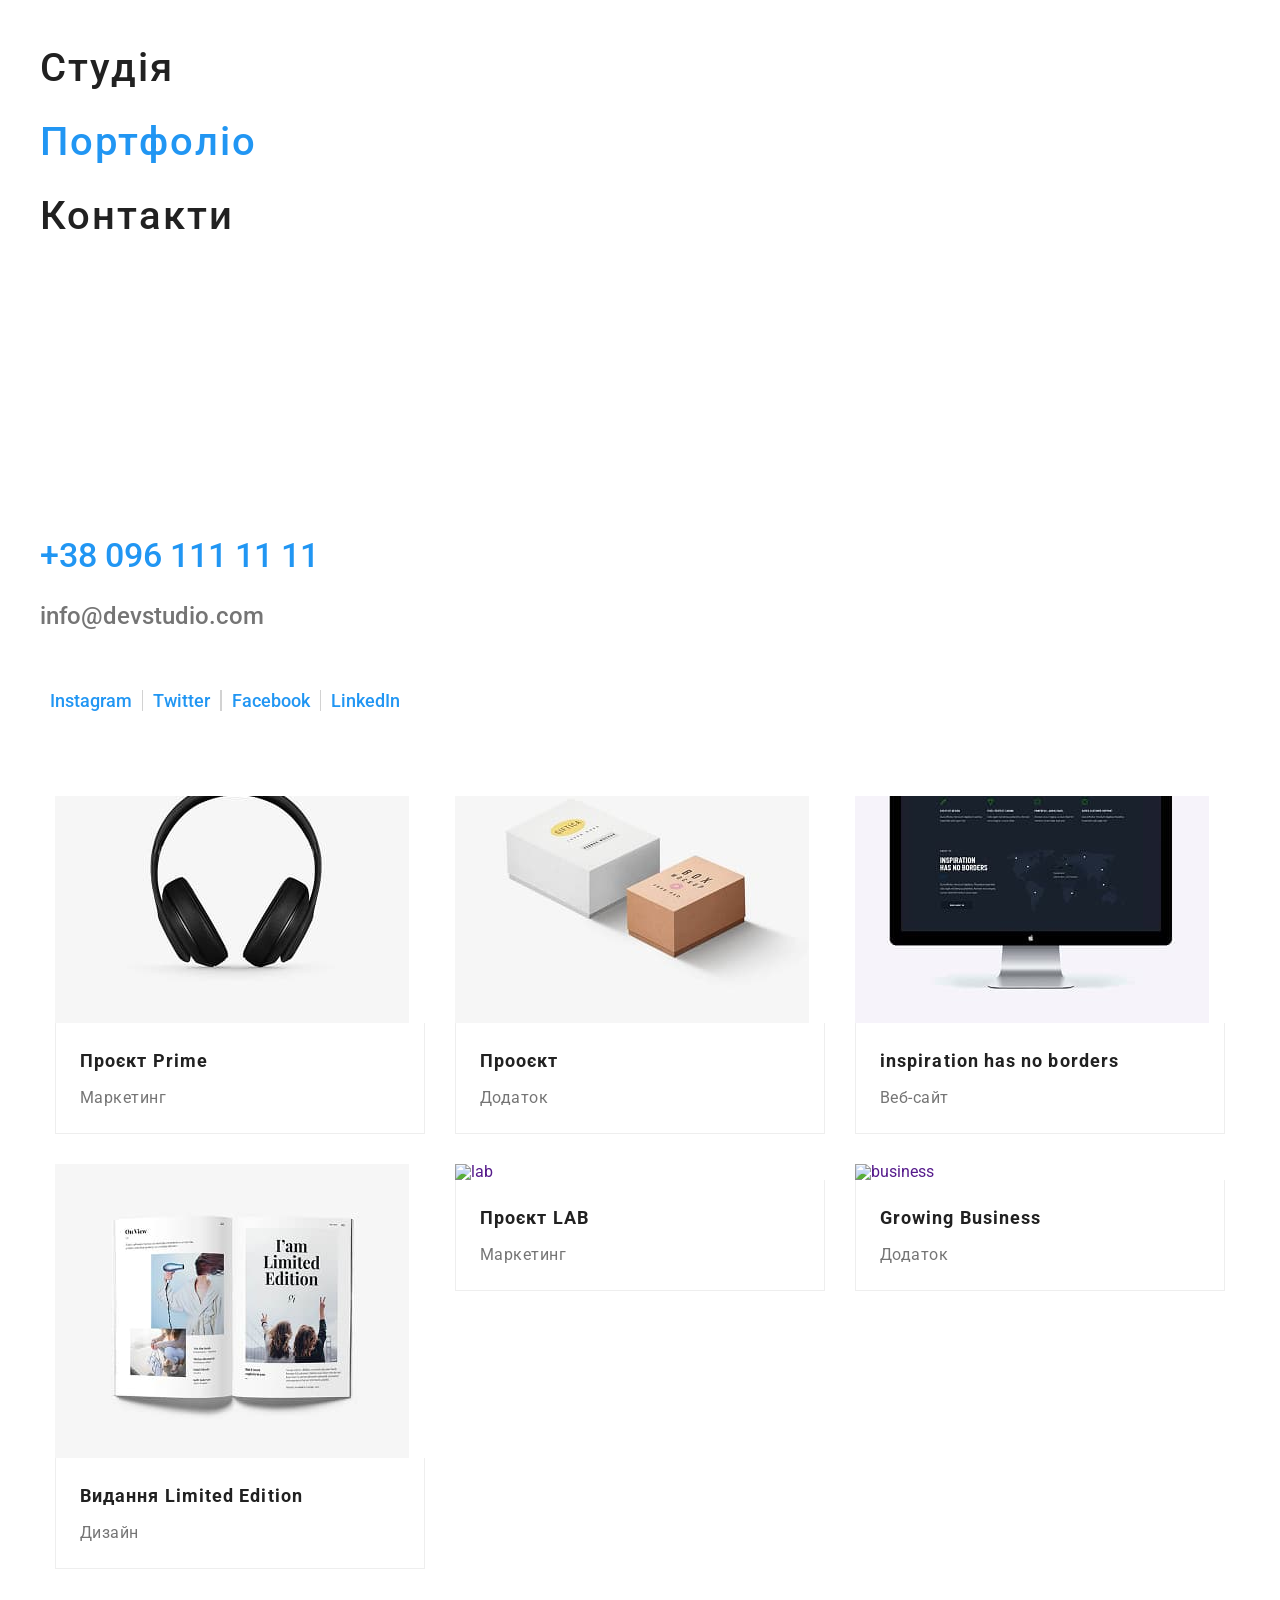
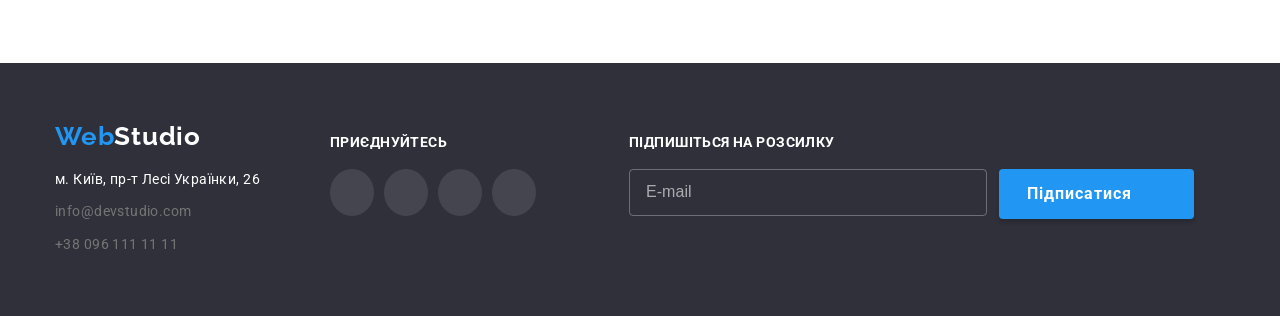
==== commit 7ee96dc8: "burger" ====
--- a/portfolio.html
+++ b/portfolio.html
@@ -46,6 +46,34 @@
             </svg>+38 096 111 11 11</a>
         </li>
       </ul>
+      <input type="checkbox" id="toggle">
+      <label for="toggle">
+        <span class="toggle-btn"></span>
+      </label>
+      <nav class="nav">
+        <ul class="nav__list">
+          <li class="nav__item">
+            <a href="index.html" class="nav__link animation">Студія</a>
+          </li>
+          <li class="nav__item">
+            <a href="portfolio.html" class="nav__link nav__link--current animation">Портфоліо</a>
+          </li>
+          <li class="nav__item">
+            <a href="" class="nav__link animation">Контакти</a>
+          </li>
+        </ul>
+        <ul class="nav__info-list">
+          <li class="nav__info-item nav__info-item--phone"><a href="#"
+              class="nav__info-link nav__info-link--phone animation">+38 096 111 11 11</a></li>
+          <li class="nav__info-item"><a href="#" class="nav__info-link" animation>info@devstudio.com</a></li>
+        </ul>
+        <ul class="nav__sm-list">
+          <li class="nav__sm-item"><a href="#" class="nav__sm-link animation">Instagram</a></li>
+          <li class="nav__sm-item"><a href="#" class="nav__sm-link nav__sm-link--border animation">Twitter</a></li>
+          <li class="nav__sm-item"><a href="#" class="nav__sm-link nav__sm-link--border animation">Facebook</a></li>
+          <li class="nav__sm-item"><a href="#" class="nav__sm-link animation">LinkedIn</a></li>
+        </ul>
+      </nav>
     </div>
   </header>
   <!-- !H E A D E R  E N D -->
--- a/css/main.css
+++ b/css/main.css
@@ -340,12 +340,6 @@
 .header__sm-list {
   display: none;
 }
-.header__burger-label {
-  display: none;
-}
-.header__burger-input {
-  display: none;
-}
 
 @media (max-width: 768px) {
   .header {
@@ -383,91 +377,11 @@
     padding-top: 10px;
     padding-bottom: 10px;
   }
-  .header__nav-list {
+  .header__nav {
     display: none;
   }
   .header__list {
     display: none;
-  }
-  .header input {
-    display: none;
-  }
-  .header label {
-    display: block;
-    width: 30px;
-    margin-left: auto;
-    top: 15px;
-    position: relative;
-    height: 100vh;
-  }
-  .header label:hover {
-    cursor: pointer;
-  }
-  .header label span {
-    display: block;
-    width: 25px;
-    height: 2px;
-    background-color: rgb(0, 0, 0);
-    position: absolute;
-    right: 0;
-    -webkit-transition: 0.5s;
-    transition: 0.5s;
-  }
-  .header label span::before {
-    content: "";
-    display: block;
-    width: 25px;
-    height: 2px;
-    background: rgb(0, 0, 0);
-    position: absolute;
-    right: 0;
-    -webkit-transition: 0.3s;
-    transition: 0.3s;
-    top: -8px;
-  }
-  .header label span::after {
-    content: "";
-    display: block;
-    width: 25px;
-    height: 2px;
-    background: rgb(0, 0, 0);
-    position: absolute;
-    right: 0;
-    -webkit-transition: 0.3s;
-    transition: 0.3s;
-    top: 8px;
-  }
-  input[type=checkbox]:checked ~ .header__nav-list {
-    display: -webkit-box;
-    display: -ms-flexbox;
-    display: flex;
-    -webkit-box-orient: vertical;
-    -webkit-box-direction: normal;
-        -ms-flex-direction: column;
-            flex-direction: column;
-    -webkit-box-pack: center;
-        -ms-flex-pack: center;
-            justify-content: center;
-  }
-  .header input[type=checkbox]:checked ~ label span {
-    -webkit-transform: rotate(-45deg);
-            transform: rotate(-45deg);
-  }
-  .header input[type=checkbox]:checked ~ label span::before {
-    top: 0;
-    -webkit-transform: rotate(0);
-            transform: rotate(0);
-  }
-  .header input[type=checkbox]:checked ~ label span::after {
-    top: 0;
-    -webkit-transform: rotate(90deg);
-            transform: rotate(90deg);
-  }
-  input[type=checkbox]:checked ~ .header__list {
-    display: block;
-  }
-  input[type=checkbox]:checked ~ .header__sm-list {
-    display: block;
   }
 }
 .hero {
@@ -1397,4 +1311,138 @@
   .advertisements-overlay__wrapper {
     width: 450px;
   }
+}
+@media (max-width: 480px) {
+  nav {
+    -webkit-box-ordinal-group: 2;
+        -ms-flex-order: 1;
+            order: 1;
+  }
+  label {
+    display: block;
+    height: 30px;
+    position: relative;
+    top: 15px;
+  }
+  label span,
+  label span::before,
+  label span::after {
+    content: "";
+    display: block;
+    width: 24px;
+    height: 2.67px;
+    background: #333;
+    position: absolute;
+    right: 0;
+    -webkit-transition: 0.3s;
+    transition: 0.3s;
+  }
+  label span::before {
+    top: -8px;
+  }
+  label span::after {
+    top: 8px;
+  }
+  .nav {
+    display: none;
+  }
+}
+input[type=checkbox]:checked ~ .nav {
+  display: -webkit-box;
+  display: -ms-flexbox;
+  display: flex;
+  -webkit-box-orient: vertical;
+  -webkit-box-direction: normal;
+      -ms-flex-direction: column;
+          flex-direction: column;
+}
+
+.nav {
+  position: absolute;
+  z-index: 2;
+  top: 0px;
+  left: 0;
+  width: 100%;
+  padding-left: 40px;
+  padding-block: 48px;
+  background: #fff;
+  height: 796px;
+}
+.nav__list {
+  display: -webkit-box;
+  display: -ms-flexbox;
+  display: flex;
+  gap: 34px;
+  -webkit-box-orient: vertical;
+  -webkit-box-direction: normal;
+      -ms-flex-direction: column;
+          flex-direction: column;
+  padding-bottom: 302px;
+}
+.nav__link {
+  color: rgb(33, 33, 33);
+  font-size: 40px;
+  letter-spacing: 2px;
+  font-weight: 500;
+}
+.nav__link--current {
+  color: rgb(33, 150, 243);
+}
+.nav__info-list {
+  display: -webkit-box;
+  display: -ms-flexbox;
+  display: flex;
+  -webkit-box-orient: vertical;
+  -webkit-box-direction: normal;
+      -ms-flex-direction: column;
+          flex-direction: column;
+  gap: 32px;
+  padding-bottom: 64px;
+}
+.nav__info-link {
+  font-weight: 500;
+  font-size: 24px;
+  color: rgb(117, 117, 117);
+}
+.nav__info-link--phone {
+  font-size: 34px;
+  color: rgb(33, 150, 243);
+}
+.nav__sm-list {
+  display: -webkit-box;
+  display: -ms-flexbox;
+  display: flex;
+}
+.nav__sm-link {
+  color: rgb(33, 150, 243);
+  font-size: 18px;
+  font-weight: 500;
+  padding-left: 10px;
+  padding-right: 10px;
+}
+.nav__sm-link--border {
+  border-left: 1px solid rgba(33, 33, 33, 0.2);
+  border-right: 1px solid rgba(33, 33, 33, 0.2);
+}
+
+input[type=checkbox]:checked ~ label span {
+  -webkit-transform: rotate(-45deg);
+          transform: rotate(-45deg);
+}
+
+input[type=checkbox]:checked ~ label span::before {
+  top: 0;
+  -webkit-transform: rotate(0);
+          transform: rotate(0);
+}
+
+input[type=checkbox]:checked ~ label span::after {
+  top: 0;
+  -webkit-transform: rotate(90deg);
+          transform: rotate(90deg);
+}
+
+input[type=checkbox]:checked ~ label {
+  left: 425px;
+  top: 10px;
 }
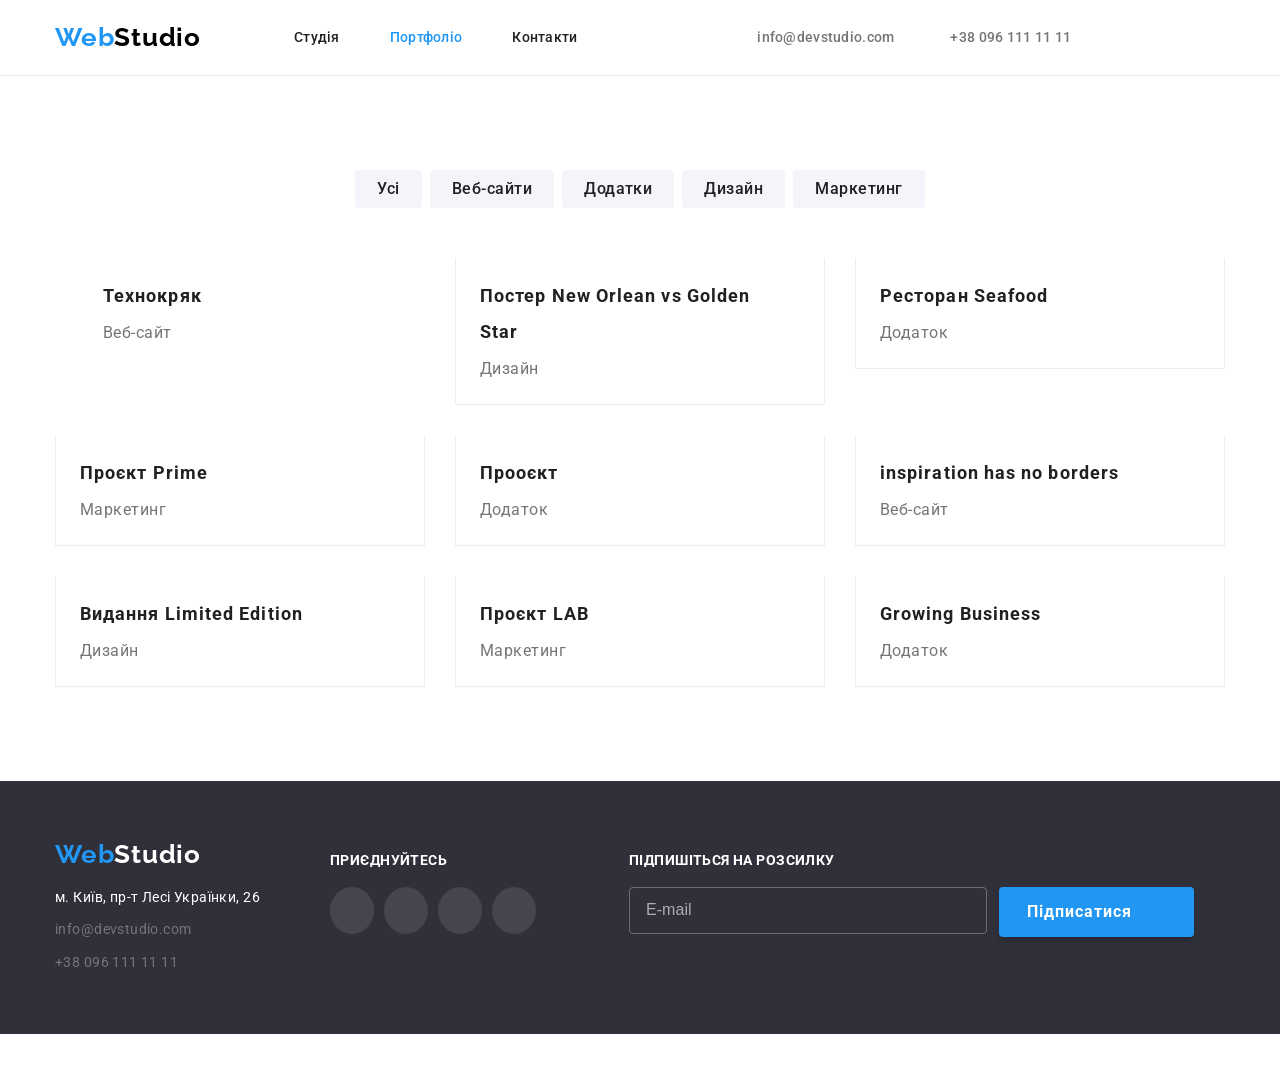
==== commit 354bdfa1: "adaptive images + reting" ====
--- a/portfolio.html
+++ b/portfolio.html
@@ -47,7 +47,7 @@
         </li>
       </ul>
       <input type="checkbox" id="toggle">
-      <label for="toggle">
+      <label for="toggle" class="menu__label">
         <span class="toggle-btn"></span>
       </label>
       <nav class="nav">
@@ -113,14 +113,12 @@
                     компанію чи приватну особу.</p>
                 </div>
               </div>
-              <source>
-              <img
-                  srcset="./images/portfolio-page/technokryak@1x.jpg, ./images/portfolio-page/technokryak@2x.jpg"
-                  src="./images/portfolio-page/technokryak.jpg"
-                  alt="technokryak"
-                  class="advertisements__image"
-                />
-              </sourse>
+                <picture>
+                  <source srcset="./images/main-page/technokryak.jpg, ./images/main-page/technokryak@2x.jpg" media="(min-width: 769px)">
+                  <source srcset="./images/main-page/technokryak-tablet.jpg, ./images/main-page/technokryak-tablet@2x.jpg" media="(min-width: 481px)">
+                  <source srcset="./images/main-page/technokryak-mobile.jpg, ./images/main-page/technokryak-mobile@2x.jpg" media="(max-width: 480px)">
+                  <img class="advertisements__image" src="./images/portfolio-page/technokryak.jpg" alt="technokryak" />
+                </picture>
               <div class="advertisements__item-container">
                 <h3 class="advertisements__title">Технокряк</h3>
                 <p class="advertisements__subtitle">Веб-сайт</p>
@@ -139,8 +137,12 @@
                 </div>
               </div>
             </a>
-            <img srcset="./images/portfolio-page/basketball@1x.jpg, ./images/portfolio-page/basketball@2x.jpg"
-              src="./images/portfolio-page/basketball.jpg" alt="постер" class="advertisements__image" />
+            <picture>
+              <source srcset="./images/portfolio-page/basketball, ./images/portfolio-page/basketball@2x.jpg" media="(min-width: 769px)">
+              <source srcset="./images/portfolio-page/basketball-tablet, ./images/portfolio-page/basketball-tablet@2x.jpg" media="(min-width: 481px)">
+              <source srcset="./images/portfolio-page/basketball-mobile, ./images/portfolio-page/basketball-mobile@2x.jpg" media="(max-width: 480px)">
+              <img src="./images/portfolio-page/basketball.jpg" alt="постер" class="advertisements__image" />
+            </picture>
             <div class="advertisements-item__container">
               <h3 class="advertisements__title">
                 Постер New Orlean vs Golden Star
@@ -160,8 +162,12 @@
                     компанію чи приватну особу.</p>
                 </div>
               </div>
-              <img srcset="./images/portfolio-page/seafood@1x.jpg, ./images/portfolio-page/seafood@2x.jpg"
-                src="./images/portfolio-page/seafood.jpg" alt="seafood" class="advertisements__image" />
+              <picture>
+                <source srcset="./images/portfolio-page/seafood, ./images/portfolio-page/seafood@2x.jpg" media="(min-width: 769px)">
+                <source srcset="./images/portfolio-page/seafood-tablet, ./images/portfolio-page/seafood-tablet@2x.jpg" media="(min-width: 481px)">
+                <source srcset="./images/portfolio-page/seafood-mobile, ./images/portfolio-page/seafood-mobile@2x.jpg" media="(max-width: 480px)">
+                <img src="./images/portfolio-page/seafood.jpg" alt="seafood" class="advertisements__image" />
+              </picture>
               <div class="advertisements-item__container">
                 <h3 class="advertisements__title">Ресторан Seafood</h3>
                 <p class="advertisements__subtitle">Додаток</p>
@@ -179,8 +185,12 @@
                     компанію чи приватну особу.</p>
                 </div>
               </div>
-              <img srcset="./images/portfolio-page/prime@1x.jpg, ./images/portfolio-page/prime@2x.jpg"
-                src="./images/portfolio-page/prime.jpg" alt="prime" class="advertisements__image" />
+              <picture>
+                <source srcset="./images/portfolio-page/prime, ./images/portfolio-page/prime@2x.jpg" media="(min-width: 769px)">
+                <source srcset="./images/portfolio-page/prime-tablet, ./images/portfolio-page/prime-tablet@2x.jpg" media="(min-width: 481px)">
+                <source srcset="./images/portfolio-page/prime-mobile, ./images/portfolio-page/prime-mobile@2x.jpg" media="(max-width: 480px)">
+                <img src="./images/portfolio-page/prime.jpg" alt="prime" class="advertisements__image" />
+              </picture>
               <div class="advertisements-item__container">
                 <h3 class="advertisements__title">Проєкт Prime</h3>
                 <p class="advertisements__subtitle">Маркетинг</p>
@@ -198,8 +208,12 @@
                     компанію чи приватну особу.</p>
                 </div>
               </div>
-              <img srcset="./images/portfolio-page/boxes@1x.jpg, ./images/portfolio-page/boxes@2x.jpg"
-                src="./images/portfolio-page/boxes.jpg" alt="boxes" class="advertisements__image" />
+              <picture>
+                <source srcset="./images/portfolio-page/boxes, ./images/portfolio-page/boxes@2x.jpg" media="(min-width: 769px)">
+                <source srcset="./images/portfolio-page/boxes-tablet, ./images/portfolio-page/boxes-tablet@2x.jpg" media="(min-width: 481px)">
+                <source srcset="./images/portfolio-page/boxes-mobile, ./images/portfolio-page/boxes-mobile@2x.jpg" media="(max-width: 480px)">
+                <img src="./images/portfolio-page/boxes.jpg" alt="boxes" class="advertisements__image" />
+              </picture>
               <div class="advertisements-item__container">
                 <h3 class="advertisements__title">Прооєкт</h3>
                 <p class="advertisements__subtitle">Додаток</p>
@@ -217,10 +231,12 @@
                     компанію чи приватну особу.</p>
                 </div>
               </div>
-              <img
-                srcset="./images/portfolio-page/inspiration-has-no-borders@1x.jpg, ./images/portfolio-page/inspiration-has-no-borders@2x.jpg"
-                src="./images/portfolio-page/inspiration-has-no-borders.jpg" alt="inspiration"
-                class="advertisements__image" />
+              <picture>
+                <source srcset="./images/portfolio-page/inspiration-has-no-borders, ./images/portfolio-page/inspiration-has-no-borders@2x.jpg" media="(min-width: 769px)">
+                <source srcset="./images/portfolio-page/inspiration-has-no-borders-tablet, ./images/portfolio-page/inspiration-has-no-borders-tablet@2x.jpg" media="(min-width: 481px)">
+                <source srcset="./images/portfolio-page/inspiration-has-no-borders-mobile, ./images/portfolio-page/inspiration-has-no-borders-mobile@2x.jpg" media="(max-width: 480px)">
+                <img src="./images/portfolio-page/inspiration-has-no-borders.jpg" alt="inspiration" class="advertisements__image" />
+              </picture>
               <div class="advertisements-item__container">
                 <h3 class="advertisements__title">inspiration has no borders</h3>
                 <p class="advertisements__subtitle">Веб-сайт</p>
@@ -238,9 +254,12 @@
                     компанію чи приватну особу.</p>
                 </div>
               </div>
-              <img
-                srcset="./images/portfolio-page/limited-edition@1x.jpg, ./images/portfolio-page/limited-edition@2x.jpg"
-                src="./images/portfolio-page/limited-edition.jpg" alt="design" class="advertisements__image" />
+              <picture>
+                <source srcset="./images/portfolio-page/limited-edition, ./images/portfolio-page/limited-edition@2x.jpg" media="(min-width: 769px)">
+                <source srcset="./images/portfolio-page/limited-edition, ./images/portfolio-page/limited-edition@2x.jpg" media="(min-width: 481px)">
+                <source srcset="./images/portfolio-page/limited-edition-mobile, ./images/portfolio-page/limited-edition-mobile@2x.jpg" media="(max-width: 480px)">
+                <img src="./images/portfolio-page/limited-edition.jpg" alt="design" class="advertisements__image" />
+              </picture>
               <div class="advertisements-item__container">
                 <h3 class="advertisements__title">Видання Limited Edition</h3>
                 <p class="advertisements__subtitle">Дизайн</p>
@@ -258,7 +277,12 @@
                     компанію чи приватну особу.</p>
                 </div>
               </div>
-              <img src="./images/portfolio-page/lab.jpg" alt="lab" class="advertisements__image" />
+              <picture>
+                <source srcset="./images/portfolio-page/lab, ./images/portfolio-page/lab@2x.jpg" media="(min-width: 769px)">
+                <source srcset="./images/portfolio-page/lab-tablet, ./images/portfolio-page/lab-tablet@2x.jpg" media="(min-width: 481px)">
+                <source srcset="./images/portfolio-page/lab-mobile, ./images/portfolio-page/lab-mobile@2x.jpg" media="(max-width: 480px)">
+                <img src="./images/portfolio-page/lab.jpg" alt="lab" class="advertisements__image" />
+              </picture>
               <div class="advertisements-item__container">
                 <h3 class="advertisements__title">Проєкт LAB</h3>
                 <p class="advertisements__subtitle">Маркетинг</p>
@@ -276,7 +300,12 @@
                     компанію чи приватну особу.</p>
                 </div>
               </div>
-              <img src="./images/portfolio-page/growing-business.jpg" alt="business" class="advertisements__image" />
+              <picture>
+                <source srcset="./images/portfolio-page/growing-business, ./images/portfolio-page/growing-business@2x.jpg" media="(min-width: 769px)">
+                <source srcset="./images/portfolio-page/growing-business-tablet, ./images/portfolio-page/growing-business-tablet@2x.jpg" media="(min-width: 481px)">
+                <source srcset="./images/portfolio-page/growing-business-mobile, ./images/portfolio-page/growing-business-mobile@2x.jpg" media="(max-width: 480px)">
+                <img src="./images/portfolio-page/growing-business.jpg" alt="business" class="advertisements__image" />
+              </picture>
               <div class="advertisements-item__container">
                 <h3 class="advertisements__title">Growing Business</h3>
                 <p class="advertisements__subtitle">Додаток</p>
--- a/css/main.css
+++ b/css/main.css
@@ -334,9 +334,6 @@
   width: 10px;
   height: 16px;
 }
-.header__info-list {
-  display: none;
-}
 .header__sm-list {
   display: none;
 }
@@ -421,10 +418,20 @@
   padding-bottom: 30px;
 }
 
+@media (min-device-pixel-ratio: 1), (-webkit-min-device-pixel-ratio: 2), (min-resolution: 192dpi), (min-resolution: 2dppx) {
+  .hero {
+    background-image: -webkit-gradient(linear, left top, right top, from(rgba(47, 48, 58, 0.4)), to(rgba(47, 48, 58, 0.4))), url(../images/main-page/hero-bg@2x.jpg);
+    background-image: linear-gradient(to right, rgba(47, 48, 58, 0.4), rgba(47, 48, 58, 0.4)), url(../images/main-page/hero-bg@2x.jpg);
+    background-position: center;
+    background-repeat: no-repeat;
+    background-size: cover;
+  }
+}
 @media (max-width: 768px) {
   .hero {
     padding-top: 118px;
     padding-bottom: 118px;
+    background-image: url(../images/main-page/hero-bg-tablet.jpg);
   }
   .hero__title {
     font-size: 26px;
@@ -434,14 +441,10 @@
     padding: 10px 24px;
   }
 }
-@media (max-width: 768px) {
-  .hero {
-    background-image: url(../images/main-page/hero-bg@1x.jpg);
-  }
-}
 @media (max-width: 768px) and (min-device-pixel-ratio: 1), (max-width: 768px) and (-webkit-min-device-pixel-ratio: 2), (max-width: 768px) and (min-resolution: 192dpi), (max-width: 768px) and (min-resolution: 2dppx) {
   .hero {
-    background-image: url(../images/main-page/hero-bg@2x.jpg);
+    background-image: -webkit-gradient(linear, left top, right top, from(rgba(47, 48, 58, 0.4)), to(rgba(47, 48, 58, 0.4))), url(../images/main-page/hero-bg-tablet@2x.jpg);
+    background-image: linear-gradient(to right, rgba(47, 48, 58, 0.4), rgba(47, 48, 58, 0.4)), url(../images/main-page/hero-bg-tablet@2x.jpg);
     background-position: center;
     background-repeat: no-repeat;
     background-size: cover;
@@ -449,12 +452,13 @@
 }
 @media (max-width: 480px) {
   .hero {
-    background-image: url(../images/main-page/hero-bg@2x.jpg);
+    background-image: url(../images/main-page/hero-bg-mobile.jpg);
   }
 }
 @media (max-width: 480px) and (min-device-pixel-ratio: 2), (max-width: 480px) and (-webkit-min-device-pixel-ratio: 2), (max-width: 480px) and (min-resolution: 192dpi), (max-width: 480px) and (min-resolution: 2dppx) {
   .hero {
-    background-image: url(../images/main-page/hero-bg@2x.jpg);
+    background-image: -webkit-gradient(linear, left top, right top, from(rgba(47, 48, 58, 0.4)), to(rgba(47, 48, 58, 0.4))), url(../images/main-page/hero-bg-mobile@2x.jpg);
+    background-image: linear-gradient(to right, rgba(47, 48, 58, 0.4), rgba(47, 48, 58, 0.4)), url(../images/main-page/hero-bg-mobile@2x.jpg);
     background-position: center;
     background-repeat: no-repeat;
     background-size: cover;
@@ -812,10 +816,6 @@
   border-bottom-right-radius: 4px;
   border-bottom-left-radius: 4px;
 }
-.team__img {
-  width: 270px;
-  height: 260px;
-}
 .team__desc {
   color: rgb(117, 117, 117);
   font-weight: 400;
@@ -869,19 +869,12 @@
     -ms-flex-wrap: wrap;
         flex-wrap: wrap;
   }
-  .team__img {
-    max-width: 354px;
-    max-height: 374px;
-  }
 }
 @media (max-width: 480px) {
   .team__list {
     -webkit-box-pack: center;
         -ms-flex-pack: center;
             justify-content: center;
-  }
-  .team__item {
-    max-width: 450px;
   }
 }
 .clients {
@@ -1312,13 +1305,22 @@
     width: 450px;
   }
 }
+#toggle,
+header > label {
+  display: none;
+}
+
+.nav {
+  display: none;
+}
+
 @media (max-width: 480px) {
   nav {
     -webkit-box-ordinal-group: 2;
         -ms-flex-order: 1;
             order: 1;
   }
-  label {
+  .menu__label {
     display: block;
     height: 30px;
     position: relative;
@@ -1331,12 +1333,17 @@
     display: block;
     width: 24px;
     height: 2.67px;
-    background: #333;
+    background: #000000;
     position: absolute;
     right: 0;
     -webkit-transition: 0.3s;
     transition: 0.3s;
   }
+  label span:hover,
+  label span::before:hover,
+  label span::after:hover {
+    background: rgb(33, 150, 243);
+  }
   label span::before {
     top: -8px;
   }
@@ -1346,103 +1353,101 @@
   .nav {
     display: none;
   }
-}
-input[type=checkbox]:checked ~ .nav {
-  display: -webkit-box;
-  display: -ms-flexbox;
-  display: flex;
-  -webkit-box-orient: vertical;
-  -webkit-box-direction: normal;
-      -ms-flex-direction: column;
-          flex-direction: column;
-}
-
-.nav {
-  position: absolute;
-  z-index: 2;
-  top: 0px;
-  left: 0;
-  width: 100%;
-  padding-left: 40px;
-  padding-block: 48px;
-  background: #fff;
-  height: 796px;
-}
-.nav__list {
-  display: -webkit-box;
-  display: -ms-flexbox;
-  display: flex;
-  gap: 34px;
-  -webkit-box-orient: vertical;
-  -webkit-box-direction: normal;
-      -ms-flex-direction: column;
-          flex-direction: column;
-  padding-bottom: 302px;
-}
-.nav__link {
-  color: rgb(33, 33, 33);
-  font-size: 40px;
-  letter-spacing: 2px;
-  font-weight: 500;
-}
-.nav__link--current {
-  color: rgb(33, 150, 243);
-}
-.nav__info-list {
-  display: -webkit-box;
-  display: -ms-flexbox;
-  display: flex;
-  -webkit-box-orient: vertical;
-  -webkit-box-direction: normal;
-      -ms-flex-direction: column;
-          flex-direction: column;
-  gap: 32px;
-  padding-bottom: 64px;
-}
-.nav__info-link {
-  font-weight: 500;
-  font-size: 24px;
-  color: rgb(117, 117, 117);
-}
-.nav__info-link--phone {
-  font-size: 34px;
-  color: rgb(33, 150, 243);
-}
-.nav__sm-list {
-  display: -webkit-box;
-  display: -ms-flexbox;
-  display: flex;
-}
-.nav__sm-link {
-  color: rgb(33, 150, 243);
-  font-size: 18px;
-  font-weight: 500;
-  padding-left: 10px;
-  padding-right: 10px;
-}
-.nav__sm-link--border {
-  border-left: 1px solid rgba(33, 33, 33, 0.2);
-  border-right: 1px solid rgba(33, 33, 33, 0.2);
-}
-
-input[type=checkbox]:checked ~ label span {
-  -webkit-transform: rotate(-45deg);
-          transform: rotate(-45deg);
-}
-
-input[type=checkbox]:checked ~ label span::before {
-  top: 0;
-  -webkit-transform: rotate(0);
-          transform: rotate(0);
-}
-
-input[type=checkbox]:checked ~ label span::after {
-  top: 0;
-  -webkit-transform: rotate(90deg);
-          transform: rotate(90deg);
-}
-
-input[type=checkbox]:checked ~ label {
-  left: 425px;
-  top: 10px;
+  input[type=checkbox]:checked ~ .nav {
+    display: -webkit-box;
+    display: -ms-flexbox;
+    display: flex;
+    -webkit-box-orient: vertical;
+    -webkit-box-direction: normal;
+        -ms-flex-direction: column;
+            flex-direction: column;
+  }
+  .nav {
+    position: absolute;
+    z-index: 2;
+    top: 0px;
+    left: 0;
+    width: 100%;
+    padding-left: 40px;
+    padding-block: 48px;
+    background: #fff;
+    height: 796px;
+  }
+  .nav__list {
+    display: -webkit-box;
+    display: -ms-flexbox;
+    display: flex;
+    gap: 34px;
+    -webkit-box-orient: vertical;
+    -webkit-box-direction: normal;
+        -ms-flex-direction: column;
+            flex-direction: column;
+    padding-bottom: 302px;
+  }
+  .nav__link {
+    color: rgb(33, 33, 33);
+    font-size: 40px;
+    letter-spacing: 2px;
+    font-weight: 500;
+  }
+  .nav__link--current {
+    color: rgb(33, 150, 243);
+  }
+  .nav__info-list {
+    display: -webkit-box;
+    display: -ms-flexbox;
+    display: flex;
+    -webkit-box-orient: vertical;
+    -webkit-box-direction: normal;
+        -ms-flex-direction: column;
+            flex-direction: column;
+    gap: 32px;
+    padding-bottom: 64px;
+  }
+  .nav__info-link {
+    font-weight: 500;
+    font-size: 24px;
+    color: rgb(117, 117, 117);
+  }
+  .nav__info-link--phone {
+    font-size: 34px;
+    color: rgb(33, 150, 243);
+  }
+  .nav__sm-list {
+    display: -webkit-box;
+    display: -ms-flexbox;
+    display: flex;
+  }
+  .nav__sm-link {
+    color: rgb(33, 150, 243);
+    font-size: 18px;
+    font-weight: 500;
+    padding-left: 10px;
+    padding-right: 10px;
+  }
+  .nav__sm-link--border {
+    border-left: 1px solid rgba(33, 33, 33, 0.2);
+    border-right: 1px solid rgba(33, 33, 33, 0.2);
+  }
+  input[type=checkbox]:checked ~ label span {
+    -webkit-transform: rotate(-45deg);
+            transform: rotate(-45deg);
+  }
+  input[type=checkbox]:checked ~ label span::before {
+    top: 0;
+    -webkit-transform: rotate(0);
+            transform: rotate(0);
+  }
+  input[type=checkbox]:checked ~ label span::after {
+    top: 0;
+    -webkit-transform: rotate(90deg);
+            transform: rotate(90deg);
+  }
+  input[type=checkbox]:checked ~ .menu__label {
+    right: 15px;
+    top: 10px;
+    z-index: 3;
+    padding: 11px;
+    cursor: pointer;
+  }
 }
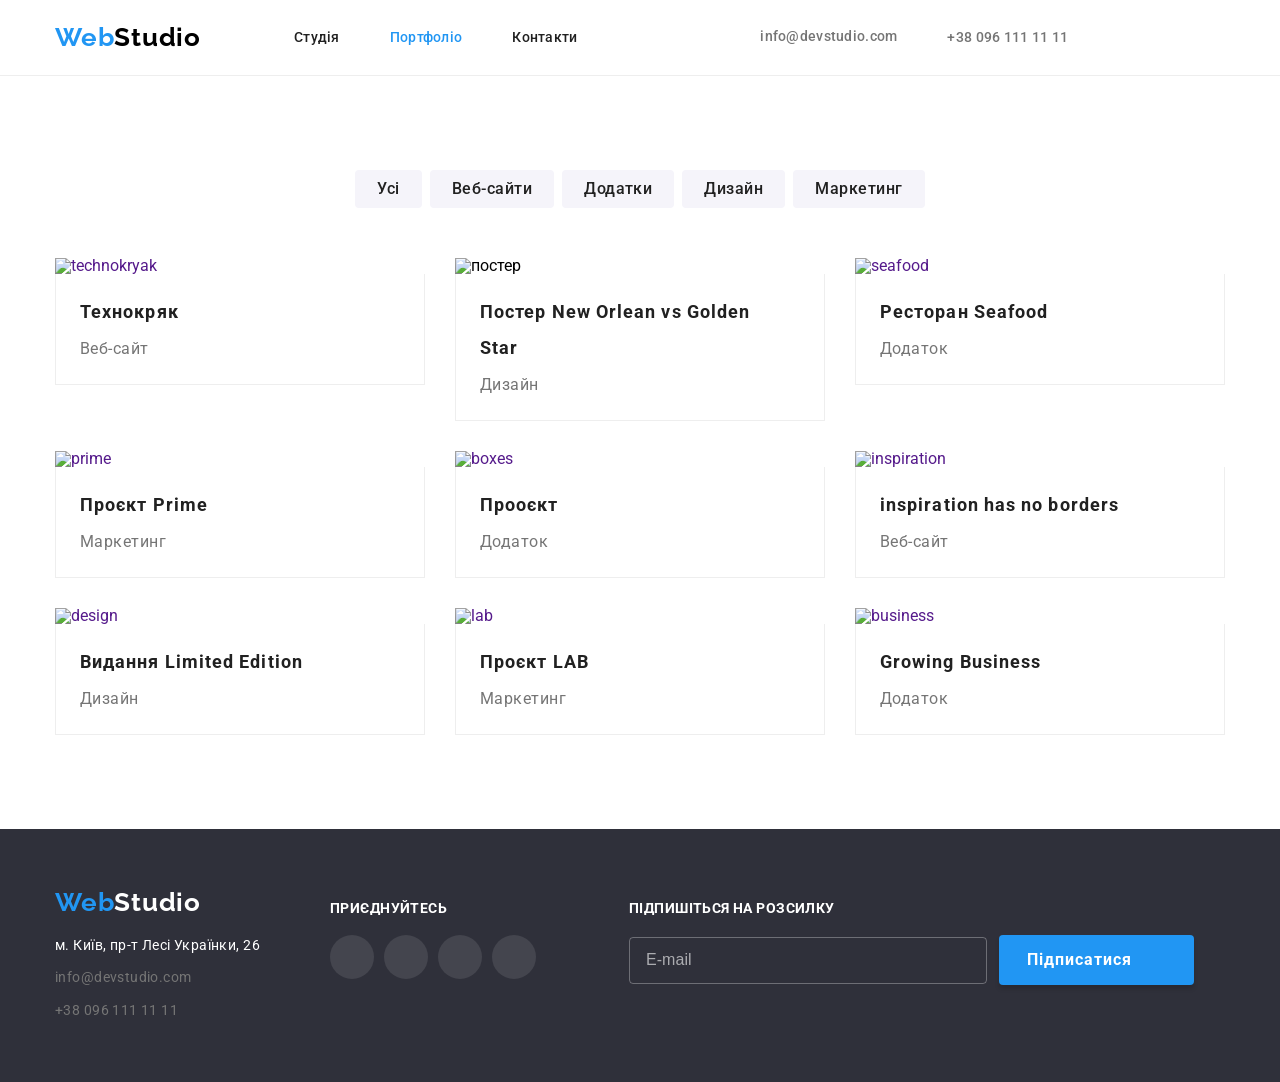
==== commit 77e966e3: "." ====
--- a/portfolio.html
+++ b/portfolio.html
@@ -41,7 +41,7 @@
             </svg>info@devstudio.com</a>
         </li>
         <li class="header__item">
-          <a href="tel:+380961111111" class="header__link animation"><svg class="header__icon">
+          <a href="tel:+380961111111" class="header__link animation"><svg class="header__icon  header__icon--phone">
               <use href="./images/symbol-defs.svg#icon-smartphone"></use>
             </svg>+38 096 111 11 11</a>
         </li>
@@ -114,9 +114,9 @@
                 </div>
               </div>
                 <picture>
-                  <source srcset="./images/main-page/technokryak.jpg, ./images/main-page/technokryak@2x.jpg" media="(min-width: 769px)">
-                  <source srcset="./images/main-page/technokryak-tablet.jpg, ./images/main-page/technokryak-tablet@2x.jpg" media="(min-width: 481px)">
-                  <source srcset="./images/main-page/technokryak-mobile.jpg, ./images/main-page/technokryak-mobile@2x.jpg" media="(max-width: 480px)">
+                  <source srcset="./images/portfolio-page/technokryak.jpg, ./images/main-page/technokryak@2x.jpg" media="(min-width: 769px)">
+                  <source srcset="./images/portfolio-page/technokryak-tablet.jpg, ./images/main-page/technokryak-tablet@2x.jpg" media="(min-width: 481px)">
+                  <source srcset="./images/portfolio-page/technokryak-mobile.jpg, ./images/main-page/technokryak-mobile@2x.jpg" media="(max-width: 480px)">
                   <img class="advertisements__image" src="./images/portfolio-page/technokryak.jpg" alt="technokryak" />
                 </picture>
               <div class="advertisements__item-container">
@@ -138,12 +138,12 @@
               </div>
             </a>
             <picture>
-              <source srcset="./images/portfolio-page/basketball, ./images/portfolio-page/basketball@2x.jpg" media="(min-width: 769px)">
-              <source srcset="./images/portfolio-page/basketball-tablet, ./images/portfolio-page/basketball-tablet@2x.jpg" media="(min-width: 481px)">
-              <source srcset="./images/portfolio-page/basketball-mobile, ./images/portfolio-page/basketball-mobile@2x.jpg" media="(max-width: 480px)">
+              <source srcset="./images/portfolio-page/basketball.jpg, ./images/portfolio-page/basketball@2x.jpg" media="(min-width: 769px)">
+              <source srcset="./images/portfolio-page/basketball-tablet.jpg, ./images/portfolio-page/basketball-tablet@2x.jpg" media="(min-width: 481px)">
+              <source srcset="./images/portfolio-page/basketball-mobile.jpg, ./images/portfolio-page/basketball-mobile@2x.jpg" media="(max-width: 480px)">
               <img src="./images/portfolio-page/basketball.jpg" alt="постер" class="advertisements__image" />
             </picture>
-            <div class="advertisements-item__container">
+            <div class="advertisements__item-container">
               <h3 class="advertisements__title">
                 Постер New Orlean vs Golden Star
               </h3>
@@ -163,12 +163,12 @@
                 </div>
               </div>
               <picture>
-                <source srcset="./images/portfolio-page/seafood, ./images/portfolio-page/seafood@2x.jpg" media="(min-width: 769px)">
-                <source srcset="./images/portfolio-page/seafood-tablet, ./images/portfolio-page/seafood-tablet@2x.jpg" media="(min-width: 481px)">
-                <source srcset="./images/portfolio-page/seafood-mobile, ./images/portfolio-page/seafood-mobile@2x.jpg" media="(max-width: 480px)">
+                <source srcset="./images/portfolio-page/seafood.jpg, ./images/portfolio-page/seafood@2x.jpg" media="(min-width: 769px)">
+                <source srcset="./images/portfolio-page/seafood-tablet.jpg, ./images/portfolio-page/seafood-tablet@2x.jpg" media="(min-width: 481px)">
+                <source srcset="./images/portfolio-page/seafood-mobile.jpg, ./images/portfolio-page/seafood-mobile@2x.jpg" media="(max-width: 480px)">
                 <img src="./images/portfolio-page/seafood.jpg" alt="seafood" class="advertisements__image" />
               </picture>
-              <div class="advertisements-item__container">
+              <div class="advertisements__item-container">
                 <h3 class="advertisements__title">Ресторан Seafood</h3>
                 <p class="advertisements__subtitle">Додаток</p>
               </div>
@@ -186,12 +186,12 @@
                 </div>
               </div>
               <picture>
-                <source srcset="./images/portfolio-page/prime, ./images/portfolio-page/prime@2x.jpg" media="(min-width: 769px)">
-                <source srcset="./images/portfolio-page/prime-tablet, ./images/portfolio-page/prime-tablet@2x.jpg" media="(min-width: 481px)">
-                <source srcset="./images/portfolio-page/prime-mobile, ./images/portfolio-page/prime-mobile@2x.jpg" media="(max-width: 480px)">
+                <source srcset="./images/portfolio-page/prime.jpg, ./images/portfolio-page/prime@2x.jpg" media="(min-width: 769px)">
+                <source srcset="./images/portfolio-page/prime-tablet.jpg, ./images/portfolio-page/prime-tablet@2x.jpg" media="(min-width: 481px)">
+                <source srcset="./images/portfolio-page/prime-mobile.jpg, ./images/portfolio-page/prime-mobile@2x.jpg" media="(max-width: 480px)">
                 <img src="./images/portfolio-page/prime.jpg" alt="prime" class="advertisements__image" />
               </picture>
-              <div class="advertisements-item__container">
+              <div class="advertisements__item-container">
                 <h3 class="advertisements__title">Проєкт Prime</h3>
                 <p class="advertisements__subtitle">Маркетинг</p>
               </div>
@@ -209,12 +209,12 @@
                 </div>
               </div>
               <picture>
-                <source srcset="./images/portfolio-page/boxes, ./images/portfolio-page/boxes@2x.jpg" media="(min-width: 769px)">
-                <source srcset="./images/portfolio-page/boxes-tablet, ./images/portfolio-page/boxes-tablet@2x.jpg" media="(min-width: 481px)">
-                <source srcset="./images/portfolio-page/boxes-mobile, ./images/portfolio-page/boxes-mobile@2x.jpg" media="(max-width: 480px)">
+                <source srcset="./images/portfolio-page/boxes.jpg, ./images/portfolio-page/boxes@2x.jpg" media="(min-width: 769px)">
+                <source srcset="./images/portfolio-page/boxes-tablet.jpg, ./images/portfolio-page/boxes-tablet@2x.jpg" media="(min-width: 481px)">
+                <source srcset="./images/portfolio-page/boxes-mobile.jpg, ./images/portfolio-page/boxes-mobile@2x.jpg" media="(max-width: 480px)">
                 <img src="./images/portfolio-page/boxes.jpg" alt="boxes" class="advertisements__image" />
               </picture>
-              <div class="advertisements-item__container">
+              <div class="advertisements__item-container">
                 <h3 class="advertisements__title">Прооєкт</h3>
                 <p class="advertisements__subtitle">Додаток</p>
               </div>
@@ -232,12 +232,12 @@
                 </div>
               </div>
               <picture>
-                <source srcset="./images/portfolio-page/inspiration-has-no-borders, ./images/portfolio-page/inspiration-has-no-borders@2x.jpg" media="(min-width: 769px)">
-                <source srcset="./images/portfolio-page/inspiration-has-no-borders-tablet, ./images/portfolio-page/inspiration-has-no-borders-tablet@2x.jpg" media="(min-width: 481px)">
-                <source srcset="./images/portfolio-page/inspiration-has-no-borders-mobile, ./images/portfolio-page/inspiration-has-no-borders-mobile@2x.jpg" media="(max-width: 480px)">
+                <source srcset="./images/portfolio-page/inspiration-has-no-borders.jpg, ./images/portfolio-page/inspiration-has-no-borders@2x.jpg" media="(min-width: 769px)">
+                <source srcset="./images/portfolio-page/inspiration-has-no-borders-tablet.jpg, ./images/portfolio-page/inspiration-has-no-borders-tablet@2x.jpg" media="(min-width: 481px)">
+                <source srcset="./images/portfolio-page/inspiration-has-no-borders-mobile.jpg, ./images/portfolio-page/inspiration-has-no-borders-mobile@2x.jpg" media="(max-width: 480px)">
                 <img src="./images/portfolio-page/inspiration-has-no-borders.jpg" alt="inspiration" class="advertisements__image" />
               </picture>
-              <div class="advertisements-item__container">
+              <div class="advertisements__item-container">
                 <h3 class="advertisements__title">inspiration has no borders</h3>
                 <p class="advertisements__subtitle">Веб-сайт</p>
               </div>
@@ -255,12 +255,12 @@
                 </div>
               </div>
               <picture>
-                <source srcset="./images/portfolio-page/limited-edition, ./images/portfolio-page/limited-edition@2x.jpg" media="(min-width: 769px)">
-                <source srcset="./images/portfolio-page/limited-edition, ./images/portfolio-page/limited-edition@2x.jpg" media="(min-width: 481px)">
-                <source srcset="./images/portfolio-page/limited-edition-mobile, ./images/portfolio-page/limited-edition-mobile@2x.jpg" media="(max-width: 480px)">
+                <source srcset="./images/portfolio-page/limited-edition.jpg, ./images/portfolio-page/limited-edition@2x.jpg" media="(min-width: 769px)">
+                <source srcset="./images/portfolio-page/limited-edition-tablet.jpg, ./images/portfolio-page/limited-edition-tablet@2x.jpg" media="(min-width: 481px)">
+                <source srcset="./images/portfolio-page/limited-edition-mobile.jpg, ./images/portfolio-page/limited-edition-mobile@2x.jpg" media="(max-width: 480px)">
                 <img src="./images/portfolio-page/limited-edition.jpg" alt="design" class="advertisements__image" />
               </picture>
-              <div class="advertisements-item__container">
+              <div class="advertisements__item-container">
                 <h3 class="advertisements__title">Видання Limited Edition</h3>
                 <p class="advertisements__subtitle">Дизайн</p>
               </div>
@@ -278,12 +278,12 @@
                 </div>
               </div>
               <picture>
-                <source srcset="./images/portfolio-page/lab, ./images/portfolio-page/lab@2x.jpg" media="(min-width: 769px)">
-                <source srcset="./images/portfolio-page/lab-tablet, ./images/portfolio-page/lab-tablet@2x.jpg" media="(min-width: 481px)">
-                <source srcset="./images/portfolio-page/lab-mobile, ./images/portfolio-page/lab-mobile@2x.jpg" media="(max-width: 480px)">
+                <source srcset="./images/portfolio-page/lab.jpg, ./images/portfolio-page/lab@2x.jpg" media="(min-width: 769px)">
+                <source srcset="./images/portfolio-page/lab-tablet.jpg, ./images/portfolio-page/lab-tablet@2x.jpg" media="(min-width: 481px)">
+                <source srcset="./images/portfolio-page/lab-mobile.jpg, ./images/portfolio-page/lab-mobile@2x.jpg" media="(max-width: 480px)">
                 <img src="./images/portfolio-page/lab.jpg" alt="lab" class="advertisements__image" />
               </picture>
-              <div class="advertisements-item__container">
+              <div class="advertisements__item-container">
                 <h3 class="advertisements__title">Проєкт LAB</h3>
                 <p class="advertisements__subtitle">Маркетинг</p>
               </div>
@@ -301,12 +301,12 @@
                 </div>
               </div>
               <picture>
-                <source srcset="./images/portfolio-page/growing-business, ./images/portfolio-page/growing-business@2x.jpg" media="(min-width: 769px)">
-                <source srcset="./images/portfolio-page/growing-business-tablet, ./images/portfolio-page/growing-business-tablet@2x.jpg" media="(min-width: 481px)">
-                <source srcset="./images/portfolio-page/growing-business-mobile, ./images/portfolio-page/growing-business-mobile@2x.jpg" media="(max-width: 480px)">
+                <source srcset="./images/portfolio-page/growing-business.jpg, ./images/portfolio-page/growing-business@2x.jpg" media="(min-width: 769px)">
+                <source srcset="./images/portfolio-page/growing-business-tablet.jpg, ./images/portfolio-page/growing-business-tablet@2x.jpg" media="(min-width: 481px)">
+                <source srcset="./images/portfolio-page/growing-business-mobile.jpg, ./images/portfolio-page/growing-business-mobile@2x.jpg" media="(max-width: 480px)">
                 <img src="./images/portfolio-page/growing-business.jpg" alt="business" class="advertisements__image" />
               </picture>
-              <div class="advertisements-item__container">
+              <div class="advertisements__item-container">
                 <h3 class="advertisements__title">Growing Business</h3>
                 <p class="advertisements__subtitle">Додаток</p>
               </div>
--- a/css/main.css
+++ b/css/main.css
@@ -167,6 +167,10 @@
   height: auto;
 }
 
+input:focus, textarea:focus {
+  outline: none;
+}
+
 * {
   -webkit-box-sizing: border-box;
           box-sizing: border-box;
@@ -318,6 +322,9 @@
   display: -ms-flexbox;
   display: flex;
   gap: 10px;
+  -webkit-box-align: center;
+      -ms-flex-align: center;
+          align-items: center;
 }
 .header__link:hover {
   color: rgb(33, 150, 243);
@@ -329,6 +336,10 @@
   fill: rgb(117, 117, 117);
   width: 16px;
   height: 12px;
+}
+.header__icon--phone {
+  width: 10px;
+  height: 16px;
 }
 .header__icon:nth-child(2) {
   width: 10px;
@@ -474,6 +485,7 @@
   opacity: 1;
   -webkit-transition: opacity 2.5s cubic-bezier(0.4, 0, 0.2, 1);
   transition: opacity 2.5s cubic-bezier(0.4, 0, 0.2, 1);
+  z-index: 2;
 }
 
 .backdrop.is-hidden {
@@ -497,17 +509,32 @@
           transform: translate(-50%, -50%) scale(1);
   -webkit-box-shadow: 0 2px 1px 0 rgba(0, 0, 0, 0.2), 0 1px 1px 0 rgba(0, 0, 0, 0.14);
           box-shadow: 0 2px 1px 0 rgba(0, 0, 0, 0.2), 0 1px 1px 0 rgba(0, 0, 0, 0.14);
-  border-radius: 16px;
+  border-radius: 4px;
 }
 .modal__close-btn {
   position: absolute;
-  bottom: 543px;
-  left: 490px;
+  top: 8px;
+  right: 8px;
   background-color: rgba(0, 0, 0, 0);
   padding: 6px;
   border-radius: 100%;
   border: 1px solid;
   border-color: rgba(0, 0, 0, 0.1);
+  padding: 6px;
+  display: -webkit-box;
+  display: -ms-flexbox;
+  display: flex;
+  -webkit-box-pack: center;
+      -ms-flex-pack: center;
+          justify-content: center;
+}
+.modal__close-icon {
+  width: 18px;
+  height: 18px;
+  fill: rgb(0, 0, 0);
+}
+.modal__close-icon:hover {
+  fill: rgb(33, 150, 243);
 }
 .modal__title {
   font-size: 20px;
@@ -530,6 +557,7 @@
   display: -webkit-box;
   display: -ms-flexbox;
   display: flex;
+  position: relative;
   -webkit-box-orient: vertical;
   -webkit-box-direction: normal;
       -ms-flex-direction: column;
@@ -540,16 +568,31 @@
   font-size: 12px;
   letter-spacing: 0.01em;
 }
+.modal__label:hover .modal__icon {
+  fill: rgb(33, 150, 243);
+}
 .modal__input {
-  position: relative;
   border: 1px solid;
   border-color: rgba(33, 33, 33, 0.2);
   border-radius: 4px;
   height: 40px;
-  padding-left: 10px;
+  padding-left: 42px;
+  padding-right: 10px;
 }
 .modal__input:hover {
   border-color: rgb(33, 150, 243);
+}
+.modal__input:focus {
+  border-color: rgb(33, 150, 243);
+  outline: none;
+}
+.modal__icon {
+  position: absolute;
+  width: 18px;
+  height: 18px;
+  fill: rgb(33, 33, 33);
+  bottom: 12px;
+  left: 12px;
 }
 .modal__textarea {
   border: 1px solid;
@@ -584,6 +627,13 @@
   color: rgba(117, 117, 117, 0.5);
   letter-spacing: 0.01em;
   font-size: 12px;
+}
+.modal__textarea:focus {
+  border-color: rgb(33, 150, 243);
+  outline: none;
+}
+.modal__textarea:hover {
+  border-color: rgb(33, 150, 243);
 }
 .modal__wrapper {
   display: -webkit-box;
@@ -846,7 +896,12 @@
 .team__sm-link {
   padding: 12px;
   border-radius: 100%;
-  display: inline-block;
+  display: -webkit-box;
+  display: -ms-flexbox;
+  display: flex;
+  -webkit-box-pack: center;
+      -ms-flex-pack: center;
+          justify-content: center;
 }
 .team__sm-link:hover {
   background-color: rgb(33, 150, 243);
@@ -885,17 +940,21 @@
   display: -webkit-box;
   display: -ms-flexbox;
   display: flex;
-  gap: 30px;
-  -webkit-box-pack: center;
-      -ms-flex-pack: center;
-          justify-content: center;
+  -webkit-box-pack: justify;
+      -ms-flex-pack: justify;
+          justify-content: space-between;
 }
 .clients__link {
   border: 1px solid;
   border-color: rgb(175, 177, 184);
   border-radius: 4px;
   padding: 16px 32px;
-  display: block;
+  display: -webkit-box;
+  display: -ms-flexbox;
+  display: flex;
+  -webkit-box-pack: center;
+      -ms-flex-pack: center;
+          justify-content: center;
 }
 .clients__link:hover {
   border-color: rgb(33, 150, 243);
@@ -987,7 +1046,12 @@
   padding: 12px;
   background-color: rgba(255, 255, 255, 0.1);
   border-radius: 100%;
-  display: block;
+  display: -webkit-box;
+  display: -ms-flexbox;
+  display: flex;
+  -webkit-box-pack: center;
+      -ms-flex-pack: center;
+          justify-content: center;
 }
 .footer__list-link:hover {
   background-color: rgb(33, 150, 243);
@@ -1011,6 +1075,9 @@
   display: -ms-flexbox;
   display: flex;
   gap: 12px;
+  -webkit-box-align: center;
+      -ms-flex-align: center;
+          align-items: center;
 }
 .footer__form-wrapper {
   padding-top: 12px;
@@ -1253,18 +1320,12 @@
   line-height: 28px;
   letter-spacing: 0.03em;
 }
-.advertisements__item-container {
-  padding-left: 24px;
-  padding-right: 24px;
-}
 .advertisements__title {
   color: rgb(33, 33, 33);
   font-size: 18px;
   font-weight: 700;
   letter-spacing: 0.06em;
   line-height: 36px;
-  padding-top: 20px;
-  padding-left: 24px;
   max-width: 306px;
 }
 .advertisements__subtitle {
@@ -1274,22 +1335,20 @@
   font-size: 16px;
   line-height: 30px;
   padding-top: 4px;
-  padding-left: 24px;
-  padding-bottom: 20px;
-}
-.advertisements-item__container {
+}
+.advertisements__item-container {
   border: 1px solid;
   border-color: rgb(238, 238, 238);
   border-top: 0;
+  padding: 20px 24px;
 }
 
 @media (max-width: 768px) {
-  .advertisements__image {
-    max-width: 354px;
-    max-height: 294px;
-  }
   .advertisements-overlay__wrapper {
-    max-width: 354px;
+    width: 354px;
+  }
+  .advertisements__overlay {
+    padding: 49px 24px 77px 24px;
   }
 }
 @media (max-width: 480px) {
@@ -1297,12 +1356,11 @@
     -ms-flex-preferred-size: 100%;
         flex-basis: 100%;
   }
-  .advertisements__image {
-    width: 100%;
-    height: 100%;
-  }
   .advertisements-overlay__wrapper {
     width: 450px;
+  }
+  .advertisements-overlay {
+    padding: 77px 24px 77px 24px;
   }
 }
 #toggle,
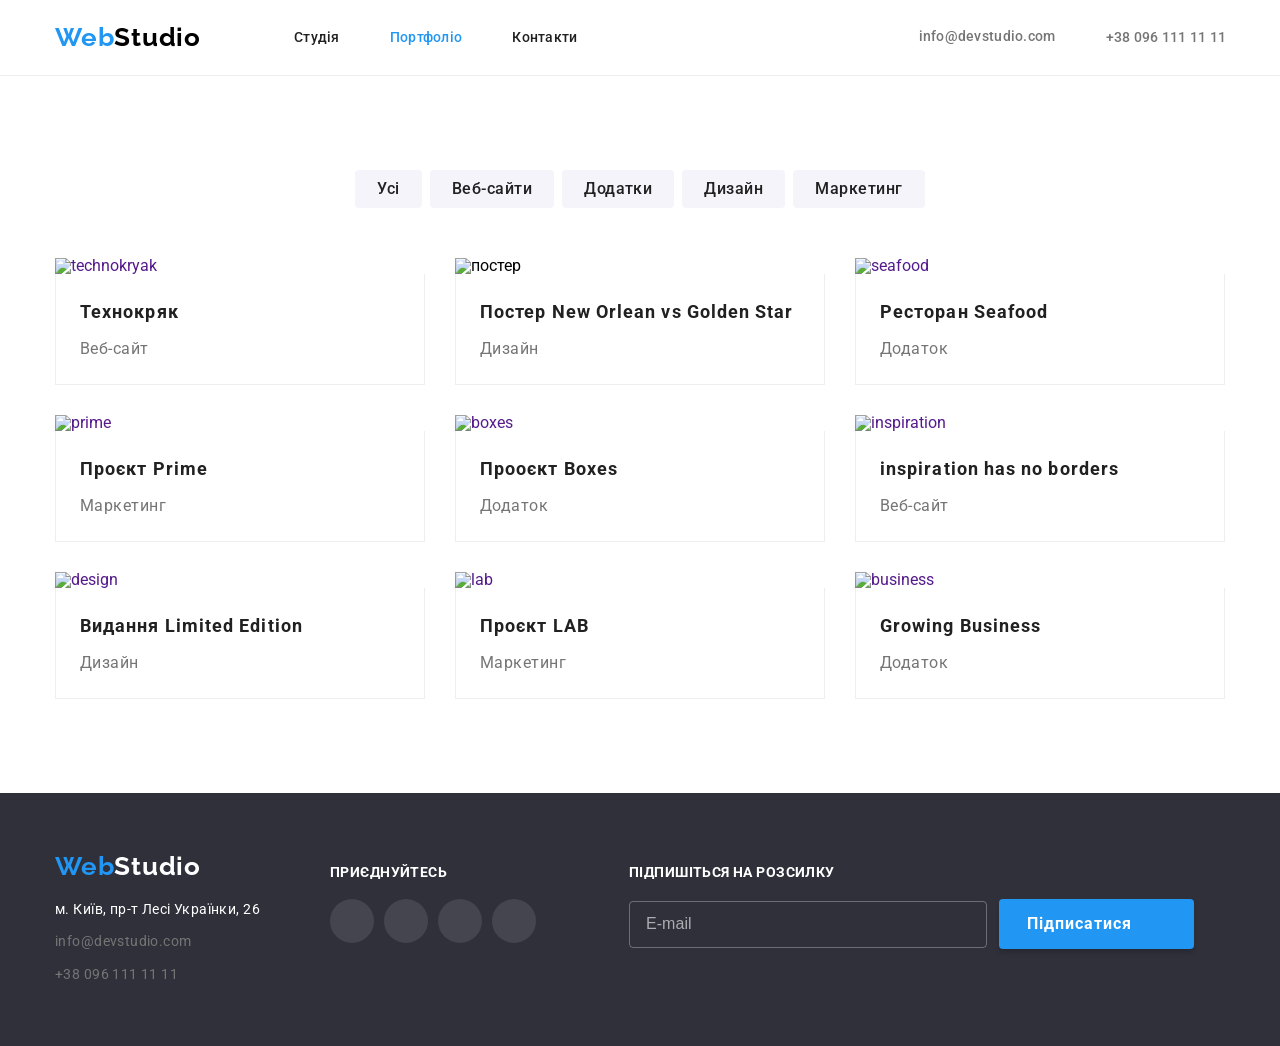
==== commit f6b7c5ba: "fix" ====
--- a/portfolio.html
+++ b/portfolio.html
@@ -215,7 +215,7 @@
                 <img src="./images/portfolio-page/boxes.jpg" alt="boxes" class="advertisements__image" />
               </picture>
               <div class="advertisements__item-container">
-                <h3 class="advertisements__title">Прооєкт</h3>
+                <h3 class="advertisements__title">Прооєкт Boxes</h3>
                 <p class="advertisements__subtitle">Додаток</p>
               </div>
             </a>
--- a/css/main.css
+++ b/css/main.css
@@ -248,14 +248,10 @@
 }
 .header__container {
   display: -webkit-box;
-  display: -ms-flexbox;
-  display: flex;
   -webkit-box-align: center;
       -ms-flex-align: center;
           align-items: center;
-  -webkit-box-pack: justify;
-      -ms-flex-pack: justify;
-          justify-content: space-between;
+  gap: 315px;
 }
 .header__wrapper {
   display: -webkit-box;
@@ -384,6 +380,11 @@
   .header {
     padding-top: 10px;
     padding-bottom: 10px;
+  }
+  .header__container {
+    -webkit-box-pack: justify;
+        -ms-flex-pack: justify;
+            justify-content: space-between;
   }
   .header__nav {
     display: none;
@@ -1326,7 +1327,7 @@
   font-weight: 700;
   letter-spacing: 0.06em;
   line-height: 36px;
-  max-width: 306px;
+  max-width: 322px;
 }
 .advertisements__subtitle {
   color: rgb(117, 117, 117);
@@ -1360,7 +1361,7 @@
     width: 450px;
   }
   .advertisements-overlay {
-    padding: 77px 24px 77px 24px;
+    padding: 77px 24px;
   }
 }
 #toggle,
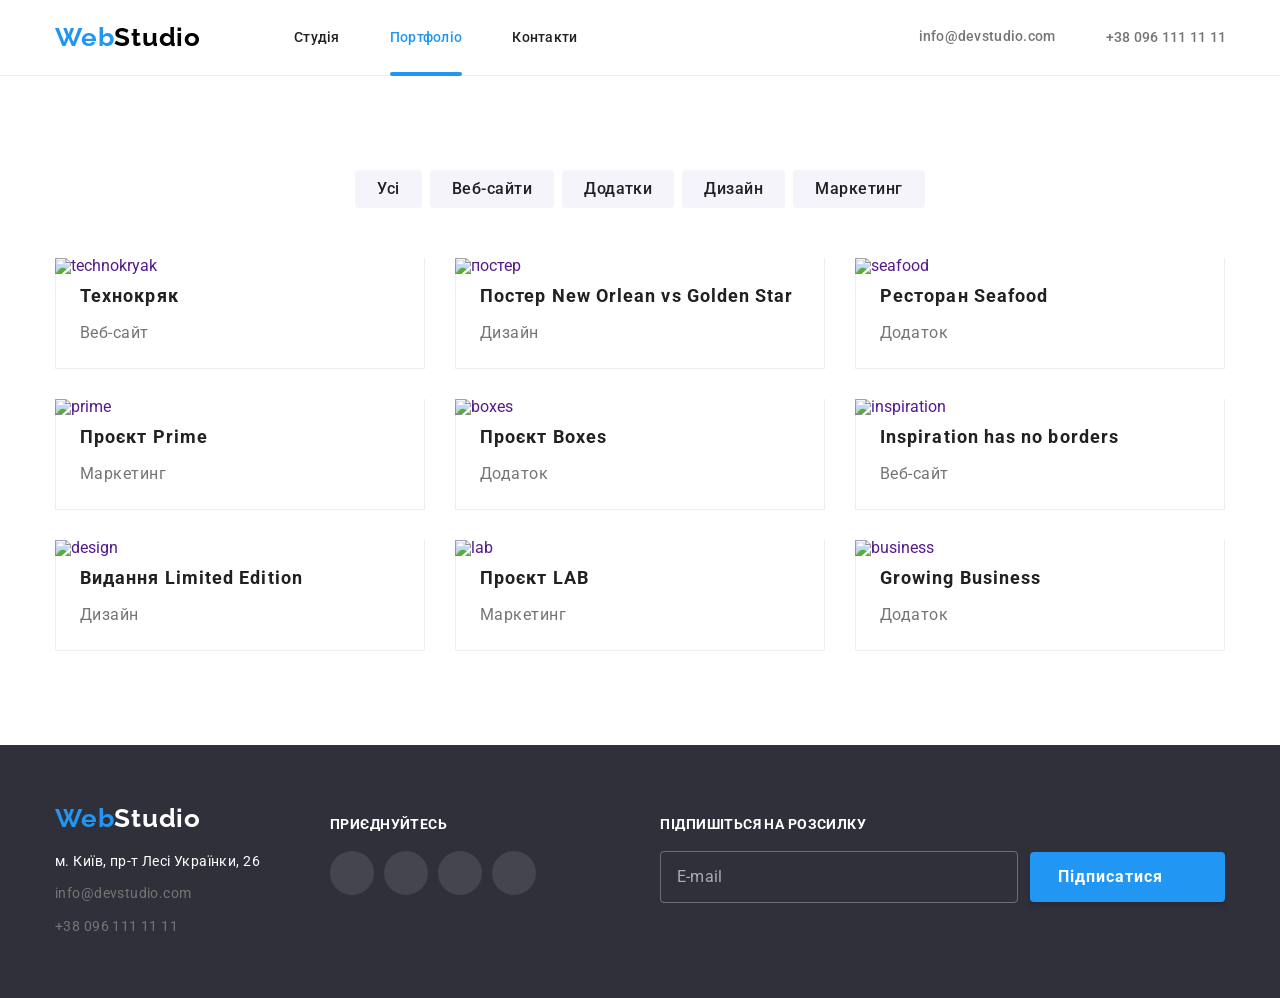
==== commit ef4809a9: "adv section fix + animation delete" ====
--- a/portfolio.html
+++ b/portfolio.html
@@ -10,7 +10,6 @@
     rel="stylesheet" />
   <link href="https://fonts.googleapis.com/css2?family=Raleway:ital,wght@0,100..900;1,100..900&display=swap"
     rel="stylesheet" />
-  <link href="https://unpkg.com/aos@2.3.1/dist/aos.css" rel="stylesheet">
 </head>
 
 <body>
@@ -100,221 +99,199 @@
       </div>
     </section>
     <section class="advertisements">
-      <div class="container advertisements__container">
-        <ul class="advertisements__list">
-          <li class="advertisements__item  animation" data-aos="fade-up" data-aos-duration="3000">
-            <a href="" class="advertisements__link">
-              <div class="advertisements-overlay__wrapper">
-                <div class="advertisements__overlay animation">
-                  <p class="advertisements__desc">Ресурс пропонує комплексні пропозиції
-                    з різним рівнем
-                    функціоналу та сервісів. Все це дозволить
-                    відвідувачу отримати вичерпні відомості про
-                    компанію чи приватну особу.</p>
-                </div>
-              </div>
-                <picture>
-                  <source srcset="./images/portfolio-page/technokryak.jpg, ./images/main-page/technokryak@2x.jpg" media="(min-width: 769px)">
-                  <source srcset="./images/portfolio-page/technokryak-tablet.jpg, ./images/main-page/technokryak-tablet@2x.jpg" media="(min-width: 481px)">
-                  <source srcset="./images/portfolio-page/technokryak-mobile.jpg, ./images/main-page/technokryak-mobile@2x.jpg" media="(max-width: 480px)">
-                  <img class="advertisements__image" src="./images/portfolio-page/technokryak.jpg" alt="technokryak" />
-                </picture>
-              <div class="advertisements__item-container">
-                <h3 class="advertisements__title">Технокряк</h3>
-                <p class="advertisements__subtitle">Веб-сайт</p>
-              </div>
-            </a>
-          </li>
-          <li class="advertisements__item animation" data-aos="fade-up" data-aos-duration="3000">
-            <a href="" class="advertisements__link">
-              <div class="advertisements-overlay__wrapper">
-                <div class="advertisements__overlay animation">
-                  <p class="advertisements__desc">Ресурс пропонує комплексні пропозиції
-                    з різним рівнем
-                    функціоналу та сервісів. Все це дозволить
-                    відвідувачу отримати вичерпні відомості про
-                    компанію чи приватну особу.</p>
-                </div>
-              </div>
-            </a>
+  <div class="container advertisements__container">
+    <ul class="advertisements__list">
+      <!-- 1 -->
+      <li class="advertisements__item animation" data-aos="fade-up" data-aos-duration="3000">
+        <a href="" class="advertisements__link">
+          <div class="advertisements-overlay__wrapper">
+            <div class="advertisements__overlay animation">
+              <p class="advertisements__desc">Ресурс пропонує комплексні пропозиції з різним рівнем функціоналу та сервісів. Все це дозволить відвідувачу отримати вичерпні відомості про компанію чи приватну особу.</p>
+            </div>
+            <picture>
+              <source srcset="./images/portfolio-page/technokryak.jpg, ./images/main-page/technokryak@2x.jpg" media="(min-width: 769px)">
+              <source srcset="./images/portfolio-page/technokryak-tablet.jpg, ./images/main-page/technokryak-tablet@2x.jpg" media="(min-width: 481px)">
+              <source srcset="./images/portfolio-page/technokryak-mobile.jpg, ./images/main-page/technokryak-mobile@2x.jpg" media="(max-width: 480px)">
+              <img class="advertisements__image" src="./images/portfolio-page/technokryak.jpg" alt="technokryak" />
+            </picture>
+          </div>
+          <div class="advertisements__item-container">
+            <h3 class="advertisements__title">Технокряк</h3>
+            <p class="advertisements__subtitle">Веб-сайт</p>
+          </div>
+        </a>
+      </li>
+
+      <!-- 2 -->
+      <li class="advertisements__item animation" data-aos="fade-up" data-aos-duration="3000">
+        <a href="" class="advertisements__link">
+          <div class="advertisements-overlay__wrapper">
+            <div class="advertisements__overlay animation">
+              <p class="advertisements__desc">Ресурс пропонує комплексні пропозиції з різним рівнем функціоналу та сервісів. Все це дозволить відвідувачу отримати вичерпні відомості про компанію чи приватну особу.</p>
+            </div>
             <picture>
               <source srcset="./images/portfolio-page/basketball.jpg, ./images/portfolio-page/basketball@2x.jpg" media="(min-width: 769px)">
               <source srcset="./images/portfolio-page/basketball-tablet.jpg, ./images/portfolio-page/basketball-tablet@2x.jpg" media="(min-width: 481px)">
               <source srcset="./images/portfolio-page/basketball-mobile.jpg, ./images/portfolio-page/basketball-mobile@2x.jpg" media="(max-width: 480px)">
               <img src="./images/portfolio-page/basketball.jpg" alt="постер" class="advertisements__image" />
             </picture>
-            <div class="advertisements__item-container">
-              <h3 class="advertisements__title">
-                Постер New Orlean vs Golden Star
-              </h3>
-              <p class="advertisements__subtitle">Дизайн</p>
-            </div>
-            </a>
-          </li>
-          <li class="advertisements__item animation" data-aos="fade-up" data-aos-duration="3000">
-            <a href="" class="advertisements__link">
-              <div class="advertisements-overlay__wrapper">
-                <div class="advertisements__overlay animation">
-                  <p class="advertisements__desc">Ресурс пропонує комплексні пропозиції
-                    з різним рівнем
-                    функціоналу та сервісів. Все це дозволить
-                    відвідувачу отримати вичерпні відомості про
-                    компанію чи приватну особу.</p>
-                </div>
-              </div>
-              <picture>
-                <source srcset="./images/portfolio-page/seafood.jpg, ./images/portfolio-page/seafood@2x.jpg" media="(min-width: 769px)">
-                <source srcset="./images/portfolio-page/seafood-tablet.jpg, ./images/portfolio-page/seafood-tablet@2x.jpg" media="(min-width: 481px)">
-                <source srcset="./images/portfolio-page/seafood-mobile.jpg, ./images/portfolio-page/seafood-mobile@2x.jpg" media="(max-width: 480px)">
-                <img src="./images/portfolio-page/seafood.jpg" alt="seafood" class="advertisements__image" />
-              </picture>
-              <div class="advertisements__item-container">
-                <h3 class="advertisements__title">Ресторан Seafood</h3>
-                <p class="advertisements__subtitle">Додаток</p>
-              </div>
-            </a>
-          </li>
-          <li class="advertisements__item animation" data-aos="fade-up" data-aos-duration="3000">
-            <a href="" class="advertisements__link">
-              <div class="advertisements-overlay__wrapper">
-                <div class="advertisements__overlay animation">
-                  <p class="advertisements__desc">Ресурс пропонує комплексні пропозиції
-                    з різним рівнем
-                    функціоналу та сервісів. Все це дозволить
-                    відвідувачу отримати вичерпні відомості про
-                    компанію чи приватну особу.</p>
-                </div>
-              </div>
-              <picture>
-                <source srcset="./images/portfolio-page/prime.jpg, ./images/portfolio-page/prime@2x.jpg" media="(min-width: 769px)">
-                <source srcset="./images/portfolio-page/prime-tablet.jpg, ./images/portfolio-page/prime-tablet@2x.jpg" media="(min-width: 481px)">
-                <source srcset="./images/portfolio-page/prime-mobile.jpg, ./images/portfolio-page/prime-mobile@2x.jpg" media="(max-width: 480px)">
-                <img src="./images/portfolio-page/prime.jpg" alt="prime" class="advertisements__image" />
-              </picture>
-              <div class="advertisements__item-container">
-                <h3 class="advertisements__title">Проєкт Prime</h3>
-                <p class="advertisements__subtitle">Маркетинг</p>
-              </div>
-            </a>
-          </li>
-          <li class="advertisements__item animation" data-aos="fade-up" data-aos-duration="3000">
-            <a href="" class="advertisements__link">
-              <div class="advertisements-overlay__wrapper">
-                <div class="advertisements__overlay animation">
-                  <p class="advertisements__desc">Ресурс пропонує комплексні пропозиції
-                    з різним рівнем
-                    функціоналу та сервісів. Все це дозволить
-                    відвідувачу отримати вичерпні відомості про
-                    компанію чи приватну особу.</p>
-                </div>
-              </div>
-              <picture>
-                <source srcset="./images/portfolio-page/boxes.jpg, ./images/portfolio-page/boxes@2x.jpg" media="(min-width: 769px)">
-                <source srcset="./images/portfolio-page/boxes-tablet.jpg, ./images/portfolio-page/boxes-tablet@2x.jpg" media="(min-width: 481px)">
-                <source srcset="./images/portfolio-page/boxes-mobile.jpg, ./images/portfolio-page/boxes-mobile@2x.jpg" media="(max-width: 480px)">
-                <img src="./images/portfolio-page/boxes.jpg" alt="boxes" class="advertisements__image" />
-              </picture>
-              <div class="advertisements__item-container">
-                <h3 class="advertisements__title">Прооєкт Boxes</h3>
-                <p class="advertisements__subtitle">Додаток</p>
-              </div>
-            </a>
-          </li>
-          <li class="advertisements__item animation" data-aos="fade-up" data-aos-duration="3000">
-            <a href="" class="advertisements__link">
-              <div class="advertisements-overlay__wrapper">
-                <div class="advertisements__overlay animation">
-                  <p class="advertisements__desc">Ресурс пропонує комплексні пропозиції
-                    з різним рівнем
-                    функціоналу та сервісів. Все це дозволить
-                    відвідувачу отримати вичерпні відомості про
-                    компанію чи приватну особу.</p>
-                </div>
-              </div>
-              <picture>
-                <source srcset="./images/portfolio-page/inspiration-has-no-borders.jpg, ./images/portfolio-page/inspiration-has-no-borders@2x.jpg" media="(min-width: 769px)">
-                <source srcset="./images/portfolio-page/inspiration-has-no-borders-tablet.jpg, ./images/portfolio-page/inspiration-has-no-borders-tablet@2x.jpg" media="(min-width: 481px)">
-                <source srcset="./images/portfolio-page/inspiration-has-no-borders-mobile.jpg, ./images/portfolio-page/inspiration-has-no-borders-mobile@2x.jpg" media="(max-width: 480px)">
-                <img src="./images/portfolio-page/inspiration-has-no-borders.jpg" alt="inspiration" class="advertisements__image" />
-              </picture>
-              <div class="advertisements__item-container">
-                <h3 class="advertisements__title">inspiration has no borders</h3>
-                <p class="advertisements__subtitle">Веб-сайт</p>
-              </div>
-            </a>
-          </li>
-          <li class="advertisements__item animation" data-aos="fade-up" data-aos-duration="3000">
-            <a href="" class="advertisements__link">
-              <div class="advertisements-overlay__wrapper">
-                <div class="advertisements__overlay animation">
-                  <p class="advertisements__desc">Ресурс пропонує комплексні пропозиції
-                    з різним рівнем
-                    функціоналу та сервісів. Все це дозволить
-                    відвідувачу отримати вичерпні відомості про
-                    компанію чи приватну особу.</p>
-                </div>
-              </div>
-              <picture>
-                <source srcset="./images/portfolio-page/limited-edition.jpg, ./images/portfolio-page/limited-edition@2x.jpg" media="(min-width: 769px)">
-                <source srcset="./images/portfolio-page/limited-edition-tablet.jpg, ./images/portfolio-page/limited-edition-tablet@2x.jpg" media="(min-width: 481px)">
-                <source srcset="./images/portfolio-page/limited-edition-mobile.jpg, ./images/portfolio-page/limited-edition-mobile@2x.jpg" media="(max-width: 480px)">
-                <img src="./images/portfolio-page/limited-edition.jpg" alt="design" class="advertisements__image" />
-              </picture>
-              <div class="advertisements__item-container">
-                <h3 class="advertisements__title">Видання Limited Edition</h3>
-                <p class="advertisements__subtitle">Дизайн</p>
-              </div>
-            </a>
-          </li>
-          <li class="advertisements__item animation" data-aos="fade-up" data-aos-duration="3000">
-            <a href="" class="advertisements__link">
-              <div class="advertisements-overlay__wrapper">
-                <div class="advertisements__overlay animation">
-                  <p class="advertisements__desc">Ресурс пропонує комплексні пропозиції
-                    з різним рівнем
-                    функціоналу та сервісів. Все це дозволить
-                    відвідувачу отримати вичерпні відомості про
-                    компанію чи приватну особу.</p>
-                </div>
-              </div>
-              <picture>
-                <source srcset="./images/portfolio-page/lab.jpg, ./images/portfolio-page/lab@2x.jpg" media="(min-width: 769px)">
-                <source srcset="./images/portfolio-page/lab-tablet.jpg, ./images/portfolio-page/lab-tablet@2x.jpg" media="(min-width: 481px)">
-                <source srcset="./images/portfolio-page/lab-mobile.jpg, ./images/portfolio-page/lab-mobile@2x.jpg" media="(max-width: 480px)">
-                <img src="./images/portfolio-page/lab.jpg" alt="lab" class="advertisements__image" />
-              </picture>
-              <div class="advertisements__item-container">
-                <h3 class="advertisements__title">Проєкт LAB</h3>
-                <p class="advertisements__subtitle">Маркетинг</p>
-              </div>
-            </a>
-          </li>
-          <li class="advertisements__item animation" data-aos="fade-up" data-aos-duration="3000">
-            <a href="" class="advertisements__link">
-              <div class="advertisements-overlay__wrapper">
-                <div class="advertisements__overlay animation">
-                  <p class="advertisements__desc">Ресурс пропонує комплексні пропозиції
-                    з різним рівнем
-                    функціоналу та сервісів. Все це дозволить
-                    відвідувачу отримати вичерпні відомості про
-                    компанію чи приватну особу.</p>
-                </div>
-              </div>
-              <picture>
-                <source srcset="./images/portfolio-page/growing-business.jpg, ./images/portfolio-page/growing-business@2x.jpg" media="(min-width: 769px)">
-                <source srcset="./images/portfolio-page/growing-business-tablet.jpg, ./images/portfolio-page/growing-business-tablet@2x.jpg" media="(min-width: 481px)">
-                <source srcset="./images/portfolio-page/growing-business-mobile.jpg, ./images/portfolio-page/growing-business-mobile@2x.jpg" media="(max-width: 480px)">
-                <img src="./images/portfolio-page/growing-business.jpg" alt="business" class="advertisements__image" />
-              </picture>
-              <div class="advertisements__item-container">
-                <h3 class="advertisements__title">Growing Business</h3>
-                <p class="advertisements__subtitle">Додаток</p>
-              </div>
-            </a>
-          </li>
-        </ul>
-      </div>
-    </section>
+          </div>
+          <div class="advertisements__item-container">
+            <h3 class="advertisements__title">Постер New Orlean vs Golden Star</h3>
+            <p class="advertisements__subtitle">Дизайн</p>
+          </div>
+        </a>
+      </li>
+
+      <!-- 3 -->
+      <li class="advertisements__item animation" data-aos="fade-up" data-aos-duration="3000">
+        <a href="" class="advertisements__link">
+          <div class="advertisements-overlay__wrapper">
+            <div class="advertisements__overlay animation">
+              <p class="advertisements__desc">Ресурс пропонує комплексні пропозиції з різним рівнем функціоналу та сервісів. Все це дозволить відвідувачу отримати вичерпні відомості про компанію чи приватну особу.</p>
+            </div>
+            <picture>
+              <source srcset="./images/portfolio-page/seafood.jpg, ./images/portfolio-page/seafood@2x.jpg" media="(min-width: 769px)">
+              <source srcset="./images/portfolio-page/seafood-tablet.jpg, ./images/portfolio-page/seafood-tablet@2x.jpg" media="(min-width: 481px)">
+              <source srcset="./images/portfolio-page/seafood-mobile.jpg, ./images/portfolio-page/seafood-mobile@2x.jpg" media="(max-width: 480px)">
+              <img src="./images/portfolio-page/seafood.jpg" alt="seafood" class="advertisements__image" />
+            </picture>
+          </div>
+          <div class="advertisements__item-container">
+            <h3 class="advertisements__title">Ресторан Seafood</h3>
+            <p class="advertisements__subtitle">Додаток</p>
+          </div>
+        </a>
+      </li>
+
+      <!-- 4 -->
+      <li class="advertisements__item animation" data-aos="fade-up" data-aos-duration="3000">
+        <a href="" class="advertisements__link">
+          <div class="advertisements-overlay__wrapper">
+            <div class="advertisements__overlay animation">
+              <p class="advertisements__desc">Ресурс пропонує комплексні пропозиції з різним рівнем функціоналу та сервісів. Все це дозволить відвідувачу отримати вичерпні відомості про компанію чи приватну особу.</p>
+            </div>
+            <picture>
+              <source srcset="./images/portfolio-page/prime.jpg, ./images/portfolio-page/prime@2x.jpg" media="(min-width: 769px)">
+              <source srcset="./images/portfolio-page/prime-tablet.jpg, ./images/portfolio-page/prime-tablet@2x.jpg" media="(min-width: 481px)">
+              <source srcset="./images/portfolio-page/prime-mobile.jpg, ./images/portfolio-page/prime-mobile@2x.jpg" media="(max-width: 480px)">
+              <img src="./images/portfolio-page/prime.jpg" alt="prime" class="advertisements__image" />
+            </picture>
+          </div>
+          <div class="advertisements__item-container">
+            <h3 class="advertisements__title">Проєкт Prime</h3>
+            <p class="advertisements__subtitle">Маркетинг</p>
+          </div>
+        </a>
+      </li>
+
+      <!-- 5 -->
+      <li class="advertisements__item animation" data-aos="fade-up" data-aos-duration="3000">
+        <a href="" class="advertisements__link">
+          <div class="advertisements-overlay__wrapper">
+            <div class="advertisements__overlay animation">
+              <p class="advertisements__desc">Ресурс пропонує комплексні пропозиції з різним рівнем функціоналу та сервісів. Все це дозволить відвідувачу отримати вичерпні відомості про компанію чи приватну особу.</p>
+            </div>
+            <picture>
+              <source srcset="./images/portfolio-page/boxes.jpg, ./images/portfolio-page/boxes@2x.jpg" media="(min-width: 769px)">
+              <source srcset="./images/portfolio-page/boxes-tablet.jpg, ./images/portfolio-page/boxes-tablet@2x.jpg" media="(min-width: 481px)">
+              <source srcset="./images/portfolio-page/boxes-mobile.jpg, ./images/portfolio-page/boxes-mobile@2x.jpg" media="(max-width: 480px)">
+              <img src="./images/portfolio-page/boxes.jpg" alt="boxes" class="advertisements__image" />
+            </picture>
+          </div>
+          <div class="advertisements__item-container">
+            <h3 class="advertisements__title">Проєкт Boxes</h3>
+            <p class="advertisements__subtitle">Додаток</p>
+          </div>
+        </a>
+      </li>
+
+      <!-- 6 -->
+      <li class="advertisements__item animation" data-aos="fade-up" data-aos-duration="3000">
+        <a href="" class="advertisements__link">
+          <div class="advertisements-overlay__wrapper">
+            <div class="advertisements__overlay animation">
+              <p class="advertisements__desc">Ресурс пропонує комплексні пропозиції з різним рівнем функціоналу та сервісів. Все це дозволить відвідувачу отримати вичерпні відомості про компанію чи приватну особу.</p>
+            </div>
+            <picture>
+              <source srcset="./images/portfolio-page/inspiration-has-no-borders.jpg, ./images/portfolio-page/inspiration-has-no-borders@2x.jpg" media="(min-width: 769px)">
+              <source srcset="./images/portfolio-page/inspiration-has-no-borders-tablet.jpg, ./images/portfolio-page/inspiration-has-no-borders-tablet@2x.jpg" media="(min-width: 481px)">
+              <source srcset="./images/portfolio-page/inspiration-has-no-borders-mobile.jpg, ./images/portfolio-page/inspiration-has-no-borders-mobile@2x.jpg" media="(max-width: 480px)">
+              <img src="./images/portfolio-page/inspiration-has-no-borders.jpg" alt="inspiration" class="advertisements__image" />
+            </picture>
+          </div>
+          <div class="advertisements__item-container">
+            <h3 class="advertisements__title">Inspiration has no borders</h3>
+            <p class="advertisements__subtitle">Веб-сайт</p>
+          </div>
+        </a>
+      </li>
+
+      <!-- 7 -->
+      <li class="advertisements__item animation" data-aos="fade-up" data-aos-duration="3000">
+        <a href="" class="advertisements__link">
+          <div class="advertisements-overlay__wrapper">
+            <div class="advertisements__overlay animation">
+              <p class="advertisements__desc">Ресурс пропонує комплексні пропозиції з різним рівнем функціоналу та сервісів. Все це дозволить відвідувачу отримати вичерпні відомості про компанію чи приватну особу.</p>
+            </div>
+            <picture>
+              <source srcset="./images/portfolio-page/limited-edition.jpg, ./images/portfolio-page/limited-edition@2x.jpg" media="(min-width: 769px)">
+              <source srcset="./images/portfolio-page/limited-edition-tablet.jpg, ./images/portfolio-page/limited-edition-tablet@2x.jpg" media="(min-width: 481px)">
+              <source srcset="./images/portfolio-page/limited-edition-mobile.jpg, ./images/portfolio-page/limited-edition-mobile@2x.jpg" media="(max-width: 480px)">
+              <img src="./images/portfolio-page/limited-edition.jpg" alt="design" class="advertisements__image" />
+            </picture>
+          </div>
+          <div class="advertisements__item-container">
+            <h3 class="advertisements__title">Видання Limited Edition</h3>
+            <p class="advertisements__subtitle">Дизайн</p>
+          </div>
+        </a>
+      </li>
+
+      <!-- 8 -->
+      <li class="advertisements__item animation" data-aos="fade-up" data-aos-duration="3000">
+        <a href="" class="advertisements__link">
+          <div class="advertisements-overlay__wrapper">
+            <div class="advertisements__overlay animation">
+              <p class="advertisements__desc">Ресурс пропонує комплексні пропозиції з різним рівнем функціоналу та сервісів. Все це дозволить відвідувачу отримати вичерпні відомості про компанію чи приватну особу.</p>
+            </div>
+            <picture>
+              <source srcset="./images/portfolio-page/lab.jpg, ./images/portfolio-page/lab@2x.jpg" media="(min-width: 769px)">
+              <source srcset="./images/portfolio-page/lab-tablet.jpg, ./images/portfolio-page/lab-tablet@2x.jpg" media="(min-width: 481px)">
+              <source srcset="./images/portfolio-page/lab-mobile.jpg, ./images/portfolio-page/lab-mobile@2x.jpg" media="(max-width: 480px)">
+              <img src="./images/portfolio-page/lab.jpg" alt="lab" class="advertisements__image" />
+            </picture>
+          </div>
+          <div class="advertisements__item-container">
+            <h3 class="advertisements__title">Проєкт LAB</h3>
+            <p class="advertisements__subtitle">Маркетинг</p>
+          </div>
+        </a>
+      </li>
+
+      <!-- 9 -->
+      <li class="advertisements__item animation" data-aos="fade-up" data-aos-duration="3000">
+        <a href="" class="advertisements__link">
+          <div class="advertisements-overlay__wrapper">
+            <div class="advertisements__overlay animation">
+              <p class="advertisements__desc">Ресурс пропонує комплексні пропозиції з різним рівнем функціоналу та сервісів. Все це дозволить відвідувачу отримати вичерпні відомості про компанію чи приватну особу.</p>
+            </div>
+            <picture>
+              <source srcset="./images/portfolio-page/growing-business.jpg, ./images/portfolio-page/growing-business@2x.jpg" media="(min-width: 769px)">
+              <source srcset="./images/portfolio-page/growing-business-tablet.jpg, ./images/portfolio-page/growing-business-tablet@2x.jpg" media="(min-width: 481px)">
+              <source srcset="./images/portfolio-page/growing-business-mobile.jpg, ./images/portfolio-page/growing-business-mobile@2x.jpg" media="(max-width: 480px)">
+              <img src="./images/portfolio-page/growing-business.jpg" alt="business" class="advertisements__image" />
+            </picture>
+          </div>
+          <div class="advertisements__item-container">
+            <h3 class="advertisements__title">Growing Business</h3>
+            <p class="advertisements__subtitle">Додаток</p>
+          </div>
+        </a>
+      </li>
+    </ul>
+  </div>
+</section>
   </main>
 
   <footer class="footer">
@@ -366,10 +343,6 @@
       </div>
     </div>
   </footer>
-  <script src="https://unpkg.com/aos@2.3.1/dist/aos.js"></script>
-  <script>
-    AOS.init();
-  </script>
 </body>
 
 </html>
--- a/css/main.css
+++ b/css/main.css
@@ -281,18 +281,18 @@
   color: rgb(33, 150, 243);
   position: relative;
 }
-.header__nav-link--current:hover::after {
+.header__nav-link--current::after {
   content: "";
   position: absolute;
   display: inline-block;
   border-radius: 2px;
   top: 43px;
   background-color: rgb(33, 150, 243);
-  width: 48px;
+  width: 100%;
   height: 4px;
   left: 0;
 }
-.header__nav-link--portfolio-current:hover::after {
+.header__nav-link--portfolio-current::after {
   content: "";
   position: absolute;
   display: inline-block;
@@ -300,7 +300,7 @@
   border-radius: 2px;
   top: 43px;
   background-color: rgb(33, 150, 243);
-  width: 78px;
+  width: 100%;
   height: 4px;
 }
 .header__list {
@@ -334,10 +334,6 @@
   height: 12px;
 }
 .header__icon--phone {
-  width: 10px;
-  height: 16px;
-}
-.header__icon:nth-child(2) {
   width: 10px;
   height: 16px;
 }
@@ -502,8 +498,6 @@
   position: absolute;
   top: 50%;
   left: 50%;
-  width: 528px;
-  height: 581px;
   padding: 40px;
   background-color: rgb(255, 255, 255);
   -webkit-transform: translate(-50%, -50%) scale(1);
@@ -529,22 +523,21 @@
       -ms-flex-pack: center;
           justify-content: center;
 }
+.modal__close-btn:hover .modal__close-icon {
+  fill: rgb(33, 150, 243);
+}
 .modal__close-icon {
   width: 18px;
   height: 18px;
   fill: rgb(0, 0, 0);
 }
-.modal__close-icon:hover {
-  fill: rgb(33, 150, 243);
-}
 .modal__title {
   font-size: 20px;
   padding-bottom: 12px;
   position: relative;
-  line-height: 30px;
+  line-height: 23px;
 }
 .modal__form {
-  padding-bottom: 20px;
   display: -webkit-box;
   display: -ms-flexbox;
   display: flex;
@@ -552,7 +545,7 @@
   -webkit-box-direction: normal;
       -ms-flex-direction: column;
           flex-direction: column;
-  gap: 10px;
+  gap: 20px;
 }
 .modal__label {
   display: -webkit-box;
@@ -568,17 +561,19 @@
   text-align: left;
   font-size: 12px;
   letter-spacing: 0.01em;
-}
-.modal__label:hover .modal__icon {
-  fill: rgb(33, 150, 243);
+  line-height: 14px;
 }
 .modal__input {
   border: 1px solid;
   border-color: rgba(33, 33, 33, 0.2);
   border-radius: 4px;
-  height: 40px;
+  padding-block: 11px;
   padding-left: 42px;
   padding-right: 10px;
+  color: rgba(117, 117, 117, 0.5);
+  letter-spacing: 0.01em;
+  font-size: 12px;
+  font-family: "Roboto", sans-serif;
 }
 .modal__input:hover {
   border-color: rgb(33, 150, 243);
@@ -586,6 +581,9 @@
 .modal__input:focus {
   border-color: rgb(33, 150, 243);
   outline: none;
+}
+.modal__input:focus ~ .modal__icon, .modal__input:hover ~ .modal__icon {
+  fill: rgb(33, 150, 243);
 }
 .modal__icon {
   position: absolute;
@@ -603,31 +601,40 @@
   width: 448px;
   height: 120px;
   resize: none;
+  color: rgba(117, 117, 117, 0.5);
+  letter-spacing: 0.01em;
+  font-size: 12px;
+  font-family: "Roboto", sans-serif;
 }
 .modal__textarea::-webkit-input-placeholder {
   color: rgba(117, 117, 117, 0.5);
   letter-spacing: 0.01em;
   font-size: 12px;
+  font-family: "Roboto", sans-serif;
 }
 .modal__textarea::-moz-placeholder {
   color: rgba(117, 117, 117, 0.5);
   letter-spacing: 0.01em;
   font-size: 12px;
+  font-family: "Roboto", sans-serif;
 }
 .modal__textarea:-ms-input-placeholder {
   color: rgba(117, 117, 117, 0.5);
   letter-spacing: 0.01em;
   font-size: 12px;
+  font-family: "Roboto", sans-serif;
 }
 .modal__textarea::-ms-input-placeholder {
   color: rgba(117, 117, 117, 0.5);
   letter-spacing: 0.01em;
   font-size: 12px;
+  font-family: "Roboto", sans-serif;
 }
 .modal__textarea::placeholder {
   color: rgba(117, 117, 117, 0.5);
   letter-spacing: 0.01em;
   font-size: 12px;
+  font-family: "Roboto", sans-serif;
 }
 .modal__textarea:focus {
   border-color: rgb(33, 150, 243);
@@ -640,28 +647,66 @@
   display: -webkit-box;
   display: -ms-flexbox;
   display: flex;
-  gap: 7px;
+  gap: 10px;
   -webkit-box-pack: center;
       -ms-flex-pack: center;
           justify-content: center;
+  -webkit-box-orient: vertical;
+  -webkit-box-direction: normal;
+      -ms-flex-direction: column;
+          flex-direction: column;
 }
 .modal__checkbox {
+  -webkit-appearance: none;
+     -moz-appearance: none;
+          appearance: none;
   border: 2px solid;
   border-color: rgb(33, 33, 33);
-  padding: 4px 2px 3px 3px;
+  height: 15px;
+  width: 16px;
+  background-color: none;
+  margin: 0;
+  margin-right: 7px;
+}
+.modal__checkbox:checked {
   background-color: rgb(33, 150, 243);
+  border: none;
+  border-radius: 2px;
+  position: relative;
+}
+.modal__checkbox:checked::after {
+  content: "";
+  position: absolute;
+  left: 3px;
+  top: 2px;
+  width: 8px;
+  height: 5px;
+  border: solid white;
+  border-width: 2px 2px 0px 0;
+  -webkit-transform: rotate(135deg);
+          transform: rotate(135deg);
 }
 .modal__desc {
   font-size: 14px;
-  line-height: 23px;
+  line-height: 24px;
   color: rgb(117, 117, 117);
+  display: -webkit-box;
+  display: -ms-flexbox;
+  display: flex;
+  -webkit-box-align: center;
+      -ms-flex-align: center;
+          align-items: center;
+  -webkit-box-pack: center;
+      -ms-flex-pack: center;
+          justify-content: center;
+  margin-bottom: 10px;
 }
 .modal__link {
   color: rgb(33, 150, 243);
   text-decoration: underline;
+  margin-left: 5px;
 }
 .modal__btn {
-  margin-top: 30px;
   background-color: rgb(33, 150, 243);
   border-radius: 4px;
   border: 0;
@@ -674,6 +719,10 @@
   -webkit-box-shadow: 0 4px 4px 0 rgba(0, 0, 0, 0.15);
           box-shadow: 0 4px 4px 0 rgba(0, 0, 0, 0.15);
   font-family: "Roboto", sans-serif;
+  margin: 0 auto;
+}
+.modal__btn:hover {
+  background-color: rgb(24, 140, 232);
 }
 
 .is-hidden .modal {
@@ -977,6 +1026,7 @@
   .clients__list {
     -ms-flex-wrap: wrap;
         flex-wrap: wrap;
+    row-gap: 30px;
   }
   .clients__link {
     padding: 16px 60px;
@@ -1004,7 +1054,9 @@
   display: -webkit-box;
   display: -ms-flexbox;
   display: flex;
-  gap: 93px;
+  -webkit-box-pack: justify;
+      -ms-flex-pack: justify;
+          justify-content: space-between;
 }
 .footer__address {
   padding-top: 20px;
@@ -1098,36 +1150,52 @@
   padding: 15px 16px;
   background-color: transparent;
   width: 358px;
+  color: rgba(255, 255, 255, 0.6);
+  font-size: 16px;
+  line-height: 20px;
+  letter-spacing: 0.03px;
+  font-weight: 400;
+  font-family: inherit;
 }
 .footer__form-input::-webkit-input-placeholder {
   color: rgba(255, 255, 255, 0.6);
   font-size: 16px;
   line-height: 20px;
   letter-spacing: 0.03px;
+  font-weight: 400;
+  font-family: inherit;
 }
 .footer__form-input::-moz-placeholder {
   color: rgba(255, 255, 255, 0.6);
   font-size: 16px;
   line-height: 20px;
   letter-spacing: 0.03px;
+  font-weight: 400;
+  font-family: inherit;
 }
 .footer__form-input:-ms-input-placeholder {
   color: rgba(255, 255, 255, 0.6);
   font-size: 16px;
   line-height: 20px;
   letter-spacing: 0.03px;
+  font-weight: 400;
+  font-family: inherit;
 }
 .footer__form-input::-ms-input-placeholder {
   color: rgba(255, 255, 255, 0.6);
   font-size: 16px;
   line-height: 20px;
   letter-spacing: 0.03px;
+  font-weight: 400;
+  font-family: inherit;
 }
 .footer__form-input::placeholder {
   color: rgba(255, 255, 255, 0.6);
   font-size: 16px;
   line-height: 20px;
   letter-spacing: 0.03px;
+  font-weight: 400;
+  font-family: inherit;
 }
 .footer__form-button {
   background-color: rgb(33, 150, 243);
@@ -1294,8 +1362,8 @@
   position: absolute;
   top: 0;
   left: 0;
-  width: 370px;
-  height: 294px;
+  width: 100%;
+  height: 100%;
   overflow: hidden;
 }
 .advertisements__overlay {
@@ -1345,9 +1413,6 @@
 }
 
 @media (max-width: 768px) {
-  .advertisements-overlay__wrapper {
-    width: 354px;
-  }
   .advertisements__overlay {
     padding: 49px 24px 77px 24px;
   }
@@ -1356,9 +1421,6 @@
   .advertisements__item {
     -ms-flex-preferred-size: 100%;
         flex-basis: 100%;
-  }
-  .advertisements-overlay__wrapper {
-    width: 450px;
   }
   .advertisements-overlay {
     padding: 77px 24px;
